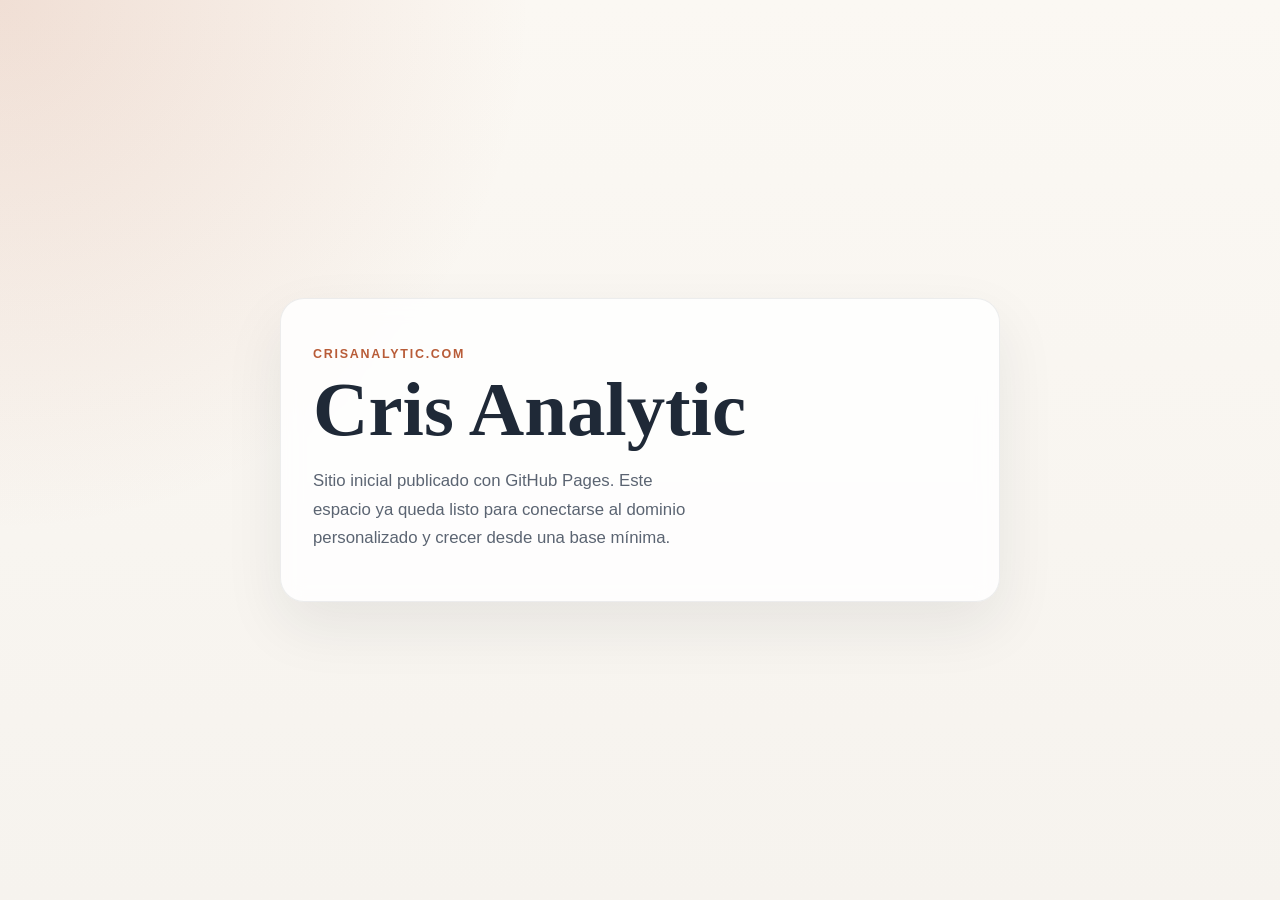
==== index.html @ ccde5c10 "Initial site" ====
<!doctype html>
<html lang="es">
  <head>
    <meta charset="utf-8">
    <meta name="viewport" content="width=device-width, initial-scale=1">
    <title>Cris Analytic</title>
    <meta
      name="description"
      content="Cris Analytic. Sitio web simple publicado con GitHub Pages."
    >
    <style>
      :root {
        color-scheme: light;
        --bg: #f6f3ee;
        --card: rgba(255, 255, 255, 0.82);
        --text: #1f2937;
        --muted: #5b6472;
        --accent: #b85c38;
        --line: rgba(31, 41, 55, 0.08);
      }

      * {
        box-sizing: border-box;
      }

      body {
        margin: 0;
        min-height: 100vh;
        display: grid;
        place-items: center;
        font-family: Georgia, "Times New Roman", serif;
        color: var(--text);
        background:
          radial-gradient(circle at top left, rgba(184, 92, 56, 0.16), transparent 34%),
          linear-gradient(180deg, #fbf8f3 0%, var(--bg) 100%);
        padding: 24px;
      }

      main {
        width: min(720px, 100%);
        background: var(--card);
        border: 1px solid var(--line);
        border-radius: 24px;
        padding: 48px 32px;
        box-shadow: 0 24px 60px rgba(31, 41, 55, 0.08);
        backdrop-filter: blur(10px);
      }

      .eyebrow {
        margin: 0 0 12px;
        text-transform: uppercase;
        letter-spacing: 0.14em;
        font: 600 0.78rem/1.2 Arial, sans-serif;
        color: var(--accent);
      }

      h1 {
        margin: 0;
        font-size: clamp(2.4rem, 8vw, 4.8rem);
        line-height: 0.95;
      }

      p {
        margin: 20px 0 0;
        max-width: 42ch;
        font: 400 1.05rem/1.7 Arial, sans-serif;
        color: var(--muted);
      }

      a {
        color: inherit;
      }
    </style>
  </head>
  <body>
    <main>
      <p class="eyebrow">crisanalytic.com</p>
      <h1>Cris Analytic</h1>
      <p>
        Sitio inicial publicado con GitHub Pages. Este espacio ya queda listo
        para conectarse al dominio personalizado y crecer desde una base mínima.
      </p>
    </main>
  </body>
</html>
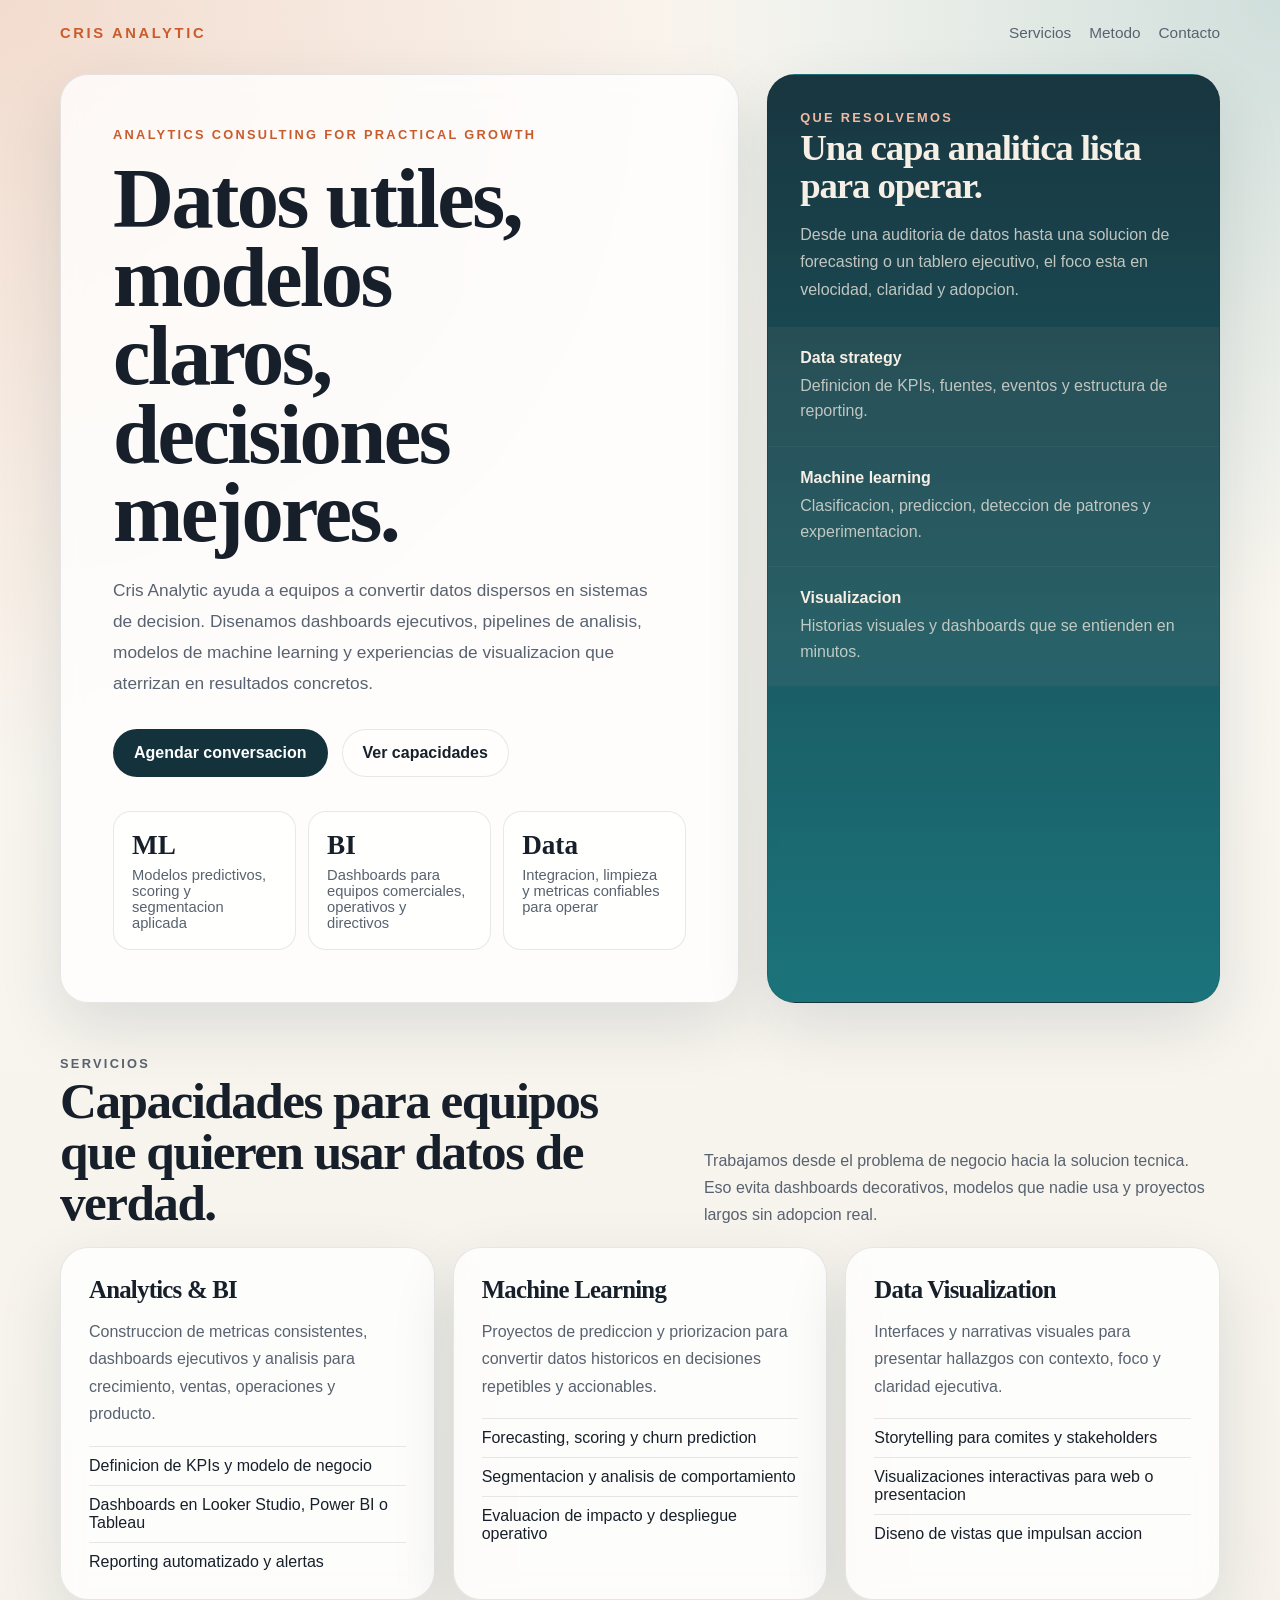
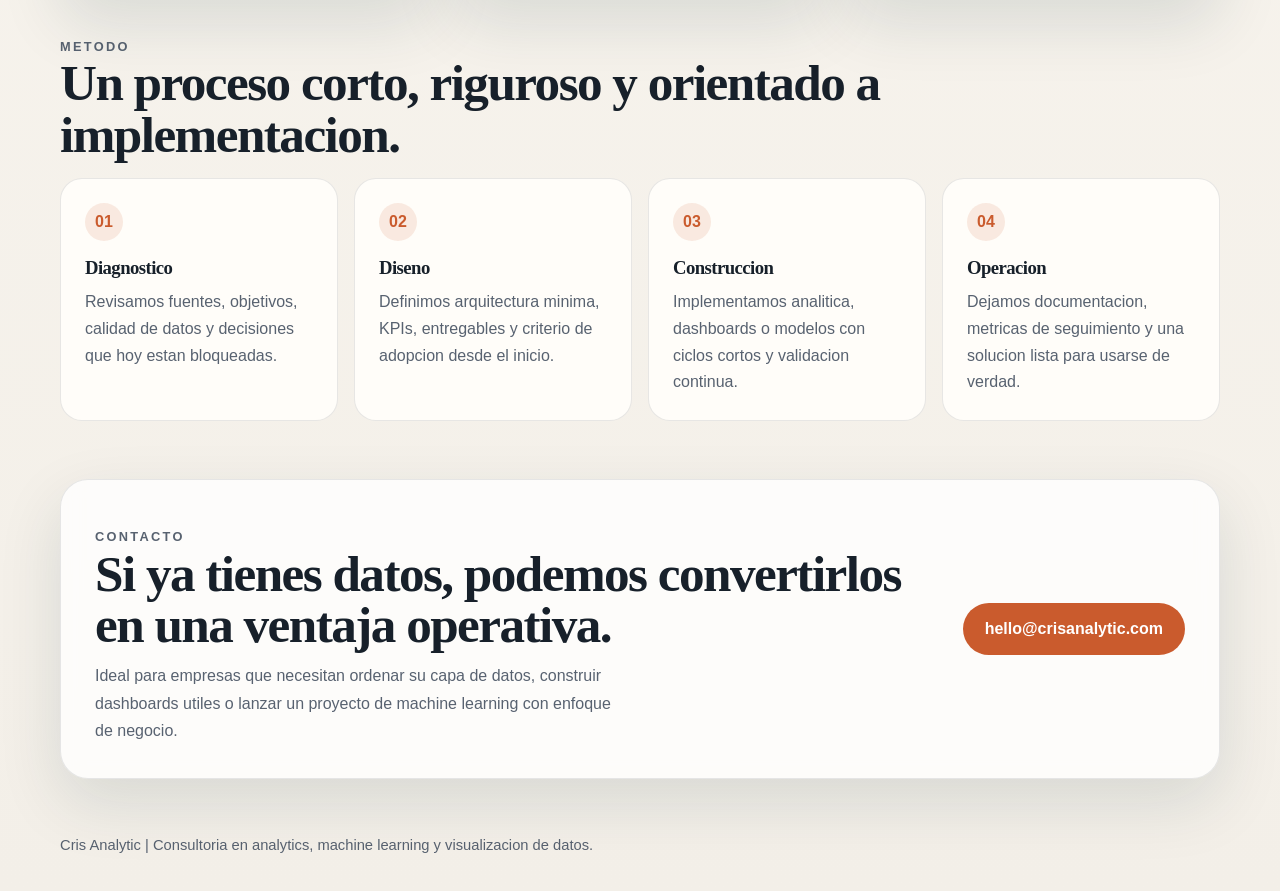
==== commit 2d78fc4d: "Upgrade landing page" ====
--- a/index.html
+++ b/index.html
@@ -3,83 +3,574 @@
   <head>
     <meta charset="utf-8">
     <meta name="viewport" content="width=device-width, initial-scale=1">
-    <title>Cris Analytic</title>
+    <title>Cris Analytic | Analytics, ML y Visualizacion</title>
     <meta
       name="description"
-      content="Cris Analytic. Sitio web simple publicado con GitHub Pages."
+      content="Consultoria de analytics para equipos que necesitan dashboards claros, modelos utiles y decisiones respaldadas por datos."
     >
     <style>
       :root {
         color-scheme: light;
-        --bg: #f6f3ee;
-        --card: rgba(255, 255, 255, 0.82);
-        --text: #1f2937;
-        --muted: #5b6472;
-        --accent: #b85c38;
-        --line: rgba(31, 41, 55, 0.08);
+        --bg: #f3efe8;
+        --bg-strong: #14323c;
+        --surface: rgba(255, 255, 255, 0.78);
+        --surface-strong: #fffdf9;
+        --text: #17202a;
+        --muted: #586270;
+        --line: rgba(23, 32, 42, 0.1);
+        --accent: #ca5b2d;
+        --accent-2: #0f6c74;
+        --shadow: 0 24px 64px rgba(20, 50, 60, 0.12);
       }
 
       * {
         box-sizing: border-box;
       }
 
+      html {
+        scroll-behavior: smooth;
+      }
+
       body {
         margin: 0;
-        min-height: 100vh;
-        display: grid;
-        place-items: center;
-        font-family: Georgia, "Times New Roman", serif;
+        font-family: "Avenir Next", "Segoe UI", sans-serif;
         color: var(--text);
         background:
-          radial-gradient(circle at top left, rgba(184, 92, 56, 0.16), transparent 34%),
-          linear-gradient(180deg, #fbf8f3 0%, var(--bg) 100%);
-        padding: 24px;
-      }
-
-      main {
-        width: min(720px, 100%);
-        background: var(--card);
-        border: 1px solid var(--line);
-        border-radius: 24px;
-        padding: 48px 32px;
-        box-shadow: 0 24px 60px rgba(31, 41, 55, 0.08);
-        backdrop-filter: blur(10px);
-      }
-
-      .eyebrow {
-        margin: 0 0 12px;
-        text-transform: uppercase;
-        letter-spacing: 0.14em;
-        font: 600 0.78rem/1.2 Arial, sans-serif;
-        color: var(--accent);
-      }
-
-      h1 {
-        margin: 0;
-        font-size: clamp(2.4rem, 8vw, 4.8rem);
-        line-height: 0.95;
-      }
-
-      p {
-        margin: 20px 0 0;
-        max-width: 42ch;
-        font: 400 1.05rem/1.7 Arial, sans-serif;
-        color: var(--muted);
+          radial-gradient(circle at top left, rgba(202, 91, 45, 0.18), transparent 28%),
+          radial-gradient(circle at top right, rgba(15, 108, 116, 0.18), transparent 22%),
+          linear-gradient(180deg, #fbf8f2 0%, var(--bg) 100%);
       }
 
       a {
         color: inherit;
+        text-decoration: none;
+      }
+
+      .page {
+        width: min(1160px, calc(100% - 32px));
+        margin: 0 auto;
+      }
+
+      .topbar {
+        display: flex;
+        justify-content: space-between;
+        align-items: center;
+        padding: 24px 0 10px;
+      }
+
+      .brand {
+        font: 700 0.92rem/1 "Avenir Next", "Segoe UI", sans-serif;
+        letter-spacing: 0.18em;
+        text-transform: uppercase;
+        color: var(--accent);
+      }
+
+      .nav {
+        display: flex;
+        gap: 18px;
+        font-size: 0.96rem;
+        color: var(--muted);
+      }
+
+      .hero {
+        display: grid;
+        grid-template-columns: minmax(0, 1.2fr) minmax(280px, 0.8fr);
+        gap: 28px;
+        padding: 22px 0 32px;
+      }
+
+      .hero-copy,
+      .hero-panel,
+      .section-card,
+      .contact-card {
+        border: 1px solid var(--line);
+        border-radius: 28px;
+        background: var(--surface);
+        backdrop-filter: blur(10px);
+        box-shadow: var(--shadow);
+      }
+
+      .hero-copy {
+        padding: 52px;
+      }
+
+      .eyebrow {
+        margin: 0 0 18px;
+        font-size: 0.8rem;
+        font-weight: 700;
+        letter-spacing: 0.18em;
+        text-transform: uppercase;
+        color: var(--accent);
+      }
+
+      h1,
+      h2,
+      h3 {
+        margin: 0;
+        font-family: Georgia, "Times New Roman", serif;
+        letter-spacing: -0.03em;
+      }
+
+      h1 {
+        font-size: clamp(3rem, 6.6vw, 6rem);
+        line-height: 0.93;
+        max-width: 10ch;
+      }
+
+      .lede {
+        margin: 22px 0 0;
+        max-width: 58ch;
+        font-size: 1.08rem;
+        line-height: 1.8;
+        color: var(--muted);
+      }
+
+      .actions {
+        display: flex;
+        gap: 14px;
+        flex-wrap: wrap;
+        margin-top: 30px;
+      }
+
+      .button {
+        display: inline-flex;
+        align-items: center;
+        justify-content: center;
+        min-height: 48px;
+        padding: 0 20px;
+        border-radius: 999px;
+        border: 1px solid transparent;
+        font-weight: 700;
+        transition: transform 180ms ease, border-color 180ms ease, background 180ms ease;
+      }
+
+      .button:hover {
+        transform: translateY(-1px);
+      }
+
+      .button-primary {
+        background: var(--bg-strong);
+        color: #fff;
+      }
+
+      .button-secondary {
+        border-color: var(--line);
+        color: var(--text);
+        background: rgba(255, 255, 255, 0.45);
+      }
+
+      .metrics {
+        display: grid;
+        grid-template-columns: repeat(3, minmax(0, 1fr));
+        gap: 12px;
+        margin-top: 34px;
+      }
+
+      .metric {
+        padding: 18px;
+        border-radius: 18px;
+        background: rgba(255, 255, 255, 0.6);
+        border: 1px solid var(--line);
+      }
+
+      .metric strong {
+        display: block;
+        font-size: 1.7rem;
+        font-family: Georgia, "Times New Roman", serif;
+      }
+
+      .metric span {
+        display: block;
+        margin-top: 6px;
+        font-size: 0.92rem;
+        color: var(--muted);
+      }
+
+      .hero-panel {
+        overflow: hidden;
+        background:
+          linear-gradient(180deg, rgba(20, 50, 60, 0.98) 0%, rgba(15, 108, 116, 0.95) 100%);
+        color: #f6efe5;
+      }
+
+      .panel-top {
+        padding: 32px 32px 24px;
+      }
+
+      .panel-top p {
+        margin: 0;
+        color: rgba(246, 239, 229, 0.76);
+        line-height: 1.7;
+      }
+
+      .panel-grid {
+        display: grid;
+        gap: 1px;
+        background: rgba(255, 255, 255, 0.08);
+      }
+
+      .panel-item {
+        padding: 22px 32px;
+        background: rgba(0, 0, 0, 0.08);
+      }
+
+      .panel-item strong {
+        display: block;
+        font-size: 1rem;
+      }
+
+      .panel-item span {
+        display: block;
+        margin-top: 6px;
+        color: rgba(246, 239, 229, 0.74);
+        line-height: 1.6;
+      }
+
+      section {
+        padding: 18px 0;
+      }
+
+      .section-head {
+        display: flex;
+        justify-content: space-between;
+        gap: 24px;
+        align-items: end;
+        margin-bottom: 18px;
+      }
+
+      .section-head p {
+        max-width: 58ch;
+        margin: 0;
+        line-height: 1.7;
+        color: var(--muted);
+      }
+
+      h2 {
+        font-size: clamp(2rem, 4vw, 3.2rem);
+        line-height: 1;
+      }
+
+      .services {
+        display: grid;
+        grid-template-columns: repeat(3, minmax(0, 1fr));
+        gap: 18px;
+      }
+
+      .section-card {
+        padding: 28px;
+      }
+
+      .section-card h3 {
+        font-size: 1.55rem;
+        margin-bottom: 14px;
+      }
+
+      .section-card p {
+        margin: 0;
+        color: var(--muted);
+        line-height: 1.72;
+      }
+
+      .list {
+        margin: 18px 0 0;
+        padding: 0;
+        list-style: none;
+        display: grid;
+        gap: 10px;
+      }
+
+      .list li {
+        padding-top: 10px;
+        border-top: 1px solid var(--line);
+        color: var(--text);
+      }
+
+      .approach {
+        display: grid;
+        grid-template-columns: repeat(4, minmax(0, 1fr));
+        gap: 16px;
+      }
+
+      .step {
+        padding: 24px;
+        border-radius: 22px;
+        background: var(--surface-strong);
+        border: 1px solid var(--line);
+      }
+
+      .step-index {
+        display: inline-flex;
+        align-items: center;
+        justify-content: center;
+        width: 38px;
+        height: 38px;
+        border-radius: 50%;
+        margin-bottom: 16px;
+        background: rgba(202, 91, 45, 0.12);
+        color: var(--accent);
+        font-weight: 800;
+      }
+
+      .step p {
+        margin: 10px 0 0;
+        color: var(--muted);
+        line-height: 1.68;
+      }
+
+      .contact-card {
+        padding: 34px;
+        margin: 22px 0 40px;
+        display: flex;
+        justify-content: space-between;
+        gap: 20px;
+        align-items: center;
+      }
+
+      .contact-card p {
+        margin: 12px 0 0;
+        color: var(--muted);
+        line-height: 1.7;
+        max-width: 58ch;
+      }
+
+      .mail {
+        display: inline-flex;
+        align-items: center;
+        min-height: 52px;
+        padding: 0 22px;
+        border-radius: 999px;
+        background: var(--accent);
+        color: #fff;
+        font-weight: 700;
+        white-space: nowrap;
+      }
+
+      footer {
+        padding: 0 0 38px;
+        font-size: 0.92rem;
+        color: var(--muted);
+      }
+
+      @media (max-width: 960px) {
+        .hero,
+        .services,
+        .approach,
+        .contact-card {
+          grid-template-columns: 1fr;
+        }
+
+        .topbar,
+        .section-head,
+        .contact-card {
+          align-items: start;
+        }
+
+        .contact-card {
+          display: grid;
+        }
+      }
+
+      @media (max-width: 640px) {
+        .page {
+          width: min(100% - 20px, 1160px);
+        }
+
+        .hero-copy,
+        .section-card,
+        .contact-card,
+        .panel-top,
+        .panel-item {
+          padding-left: 22px;
+          padding-right: 22px;
+        }
+
+        .hero-copy {
+          padding-top: 34px;
+          padding-bottom: 34px;
+        }
+
+        .nav {
+          display: none;
+        }
+
+        .metrics {
+          grid-template-columns: 1fr;
+        }
       }
     </style>
   </head>
   <body>
-    <main>
-      <p class="eyebrow">crisanalytic.com</p>
-      <h1>Cris Analytic</h1>
-      <p>
-        Sitio inicial publicado con GitHub Pages. Este espacio ya queda listo
-        para conectarse al dominio personalizado y crecer desde una base mínima.
-      </p>
-    </main>
+    <div class="page">
+      <header class="topbar">
+        <a class="brand" href="#top">Cris Analytic</a>
+        <nav class="nav">
+          <a href="#services">Servicios</a>
+          <a href="#approach">Metodo</a>
+          <a href="#contact">Contacto</a>
+        </nav>
+      </header>
+
+      <main id="top">
+        <section class="hero">
+          <div class="hero-copy">
+            <p class="eyebrow">Analytics consulting for practical growth</p>
+            <h1>Datos utiles, modelos claros, decisiones mejores.</h1>
+            <p class="lede">
+              Cris Analytic ayuda a equipos a convertir datos dispersos en sistemas
+              de decision. Disenamos dashboards ejecutivos, pipelines de analisis,
+              modelos de machine learning y experiencias de visualizacion que
+              aterrizan en resultados concretos.
+            </p>
+            <div class="actions">
+              <a class="button button-primary" href="mailto:hello@crisanalytic.com">Agendar conversacion</a>
+              <a class="button button-secondary" href="#services">Ver capacidades</a>
+            </div>
+            <div class="metrics">
+              <div class="metric">
+                <strong>ML</strong>
+                <span>Modelos predictivos, scoring y segmentacion aplicada</span>
+              </div>
+              <div class="metric">
+                <strong>BI</strong>
+                <span>Dashboards para equipos comerciales, operativos y directivos</span>
+              </div>
+              <div class="metric">
+                <strong>Data</strong>
+                <span>Integracion, limpieza y metricas confiables para operar</span>
+              </div>
+            </div>
+          </div>
+
+          <aside class="hero-panel" aria-label="Capacidades principales">
+            <div class="panel-top">
+              <p class="eyebrow" style="color: #f2b9a3;">Que resolvemos</p>
+              <h2 style="font-size: 2.3rem; line-height: 1.04;">Una capa analitica lista para operar.</h2>
+              <p style="margin-top: 16px;">
+                Desde una auditoria de datos hasta una solucion de forecasting o un
+                tablero ejecutivo, el foco esta en velocidad, claridad y adopcion.
+              </p>
+            </div>
+            <div class="panel-grid">
+              <div class="panel-item">
+                <strong>Data strategy</strong>
+                <span>Definicion de KPIs, fuentes, eventos y estructura de reporting.</span>
+              </div>
+              <div class="panel-item">
+                <strong>Machine learning</strong>
+                <span>Clasificacion, prediccion, deteccion de patrones y experimentacion.</span>
+              </div>
+              <div class="panel-item">
+                <strong>Visualizacion</strong>
+                <span>Historias visuales y dashboards que se entienden en minutos.</span>
+              </div>
+            </div>
+          </aside>
+        </section>
+
+        <section id="services">
+          <div class="section-head">
+            <div>
+              <p class="eyebrow">Servicios</p>
+              <h2>Capacidades para equipos que quieren usar datos de verdad.</h2>
+            </div>
+            <p>
+              Trabajamos desde el problema de negocio hacia la solucion tecnica.
+              Eso evita dashboards decorativos, modelos que nadie usa y proyectos
+              largos sin adopcion real.
+            </p>
+          </div>
+          <div class="services">
+            <article class="section-card">
+              <h3>Analytics & BI</h3>
+              <p>
+                Construccion de metricas consistentes, dashboards ejecutivos y
+                analisis para crecimiento, ventas, operaciones y producto.
+              </p>
+              <ul class="list">
+                <li>Definicion de KPIs y modelo de negocio</li>
+                <li>Dashboards en Looker Studio, Power BI o Tableau</li>
+                <li>Reporting automatizado y alertas</li>
+              </ul>
+            </article>
+
+            <article class="section-card">
+              <h3>Machine Learning</h3>
+              <p>
+                Proyectos de prediccion y priorizacion para convertir datos
+                historicos en decisiones repetibles y accionables.
+              </p>
+              <ul class="list">
+                <li>Forecasting, scoring y churn prediction</li>
+                <li>Segmentacion y analisis de comportamiento</li>
+                <li>Evaluacion de impacto y despliegue operativo</li>
+              </ul>
+            </article>
+
+            <article class="section-card">
+              <h3>Data Visualization</h3>
+              <p>
+                Interfaces y narrativas visuales para presentar hallazgos con
+                contexto, foco y claridad ejecutiva.
+              </p>
+              <ul class="list">
+                <li>Storytelling para comites y stakeholders</li>
+                <li>Visualizaciones interactivas para web o presentacion</li>
+                <li>Diseno de vistas que impulsan accion</li>
+              </ul>
+            </article>
+          </div>
+        </section>
+
+        <section id="approach">
+          <div class="section-head">
+            <div>
+              <p class="eyebrow">Metodo</p>
+              <h2>Un proceso corto, riguroso y orientado a implementacion.</h2>
+            </div>
+          </div>
+          <div class="approach">
+            <article class="step">
+              <div class="step-index">01</div>
+              <h3>Diagnostico</h3>
+              <p>Revisamos fuentes, objetivos, calidad de datos y decisiones que hoy estan bloqueadas.</p>
+            </article>
+            <article class="step">
+              <div class="step-index">02</div>
+              <h3>Diseno</h3>
+              <p>Definimos arquitectura minima, KPIs, entregables y criterio de adopcion desde el inicio.</p>
+            </article>
+            <article class="step">
+              <div class="step-index">03</div>
+              <h3>Construccion</h3>
+              <p>Implementamos analitica, dashboards o modelos con ciclos cortos y validacion continua.</p>
+            </article>
+            <article class="step">
+              <div class="step-index">04</div>
+              <h3>Operacion</h3>
+              <p>Dejamos documentacion, metricas de seguimiento y una solucion lista para usarse de verdad.</p>
+            </article>
+          </div>
+        </section>
+
+        <section id="contact">
+          <div class="contact-card">
+            <div>
+              <p class="eyebrow">Contacto</p>
+              <h2>Si ya tienes datos, podemos convertirlos en una ventaja operativa.</h2>
+              <p>
+                Ideal para empresas que necesitan ordenar su capa de datos,
+                construir dashboards utiles o lanzar un proyecto de machine
+                learning con enfoque de negocio.
+              </p>
+            </div>
+            <a class="mail" href="mailto:hello@crisanalytic.com">hello@crisanalytic.com</a>
+          </div>
+        </section>
+      </main>
+
+      <footer>
+        Cris Analytic | Consultoria en analytics, machine learning y visualizacion de datos.
+      </footer>
+    </div>
   </body>
 </html>
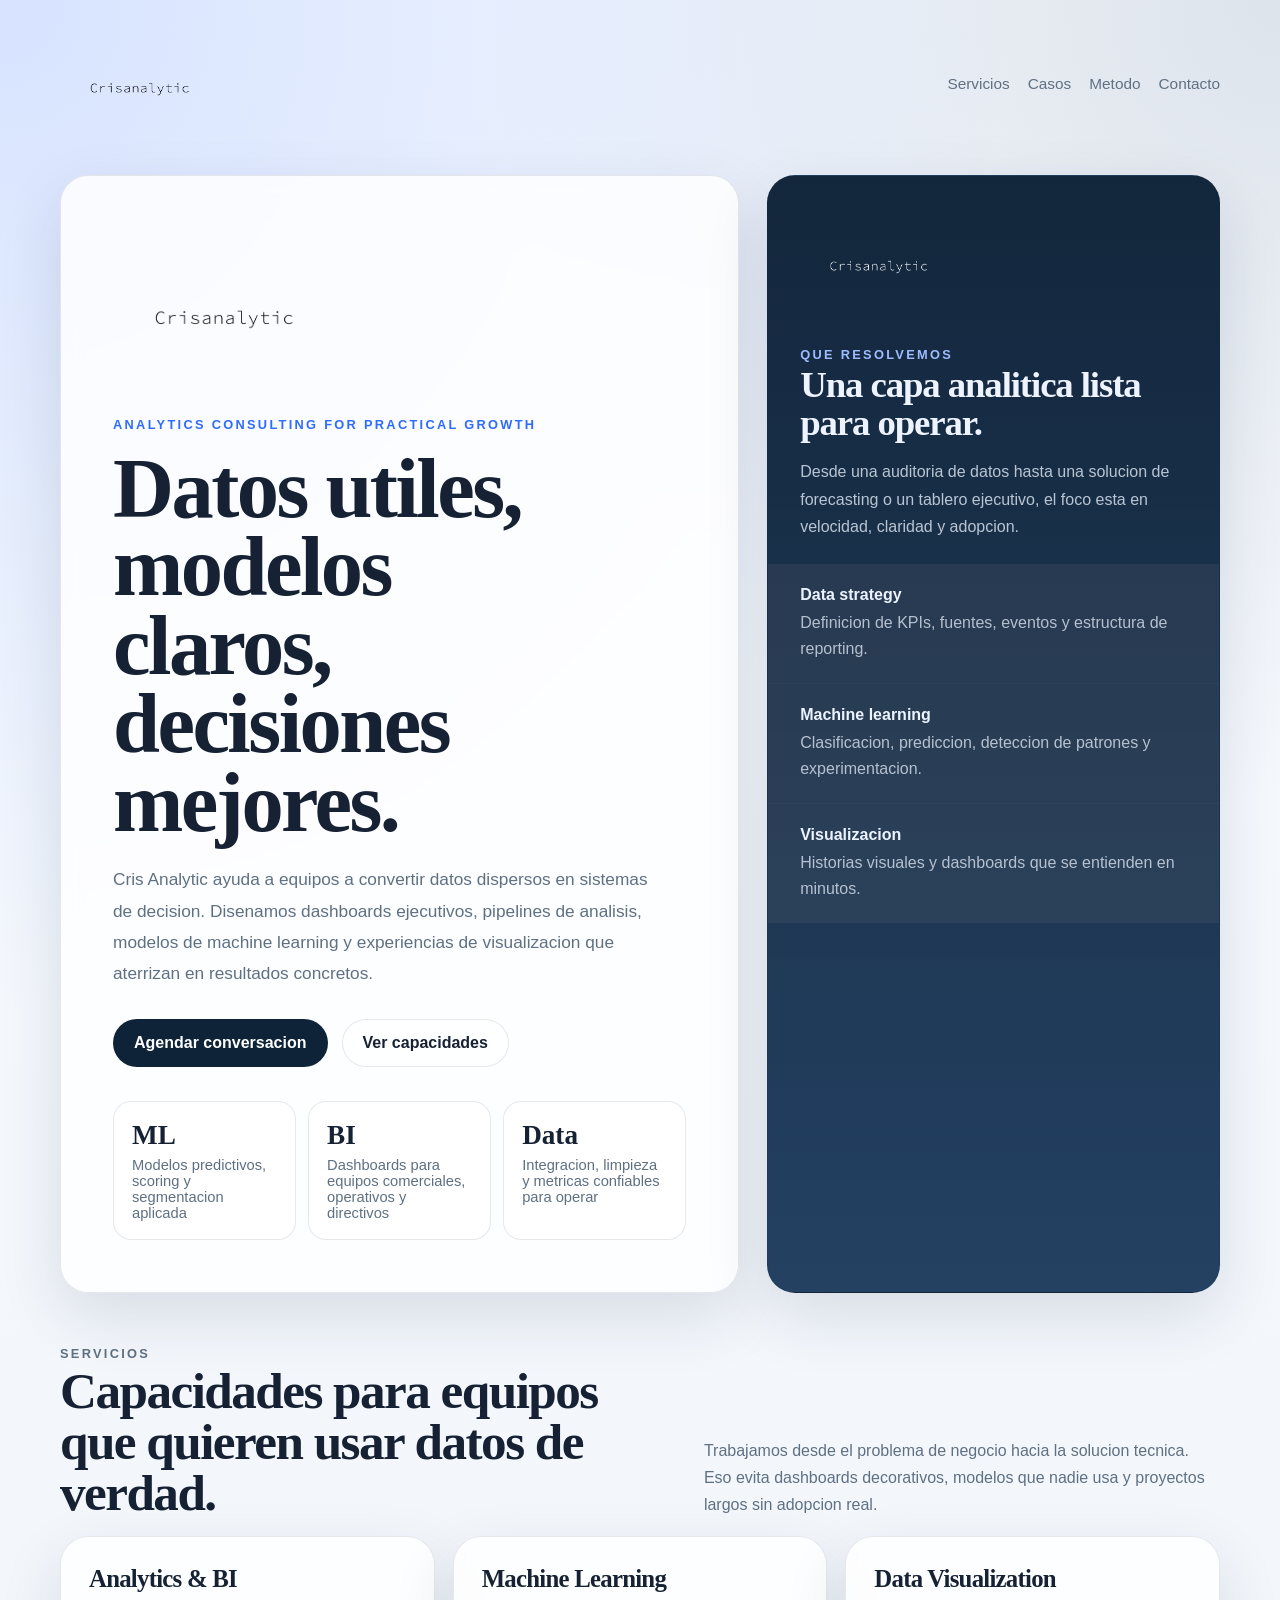
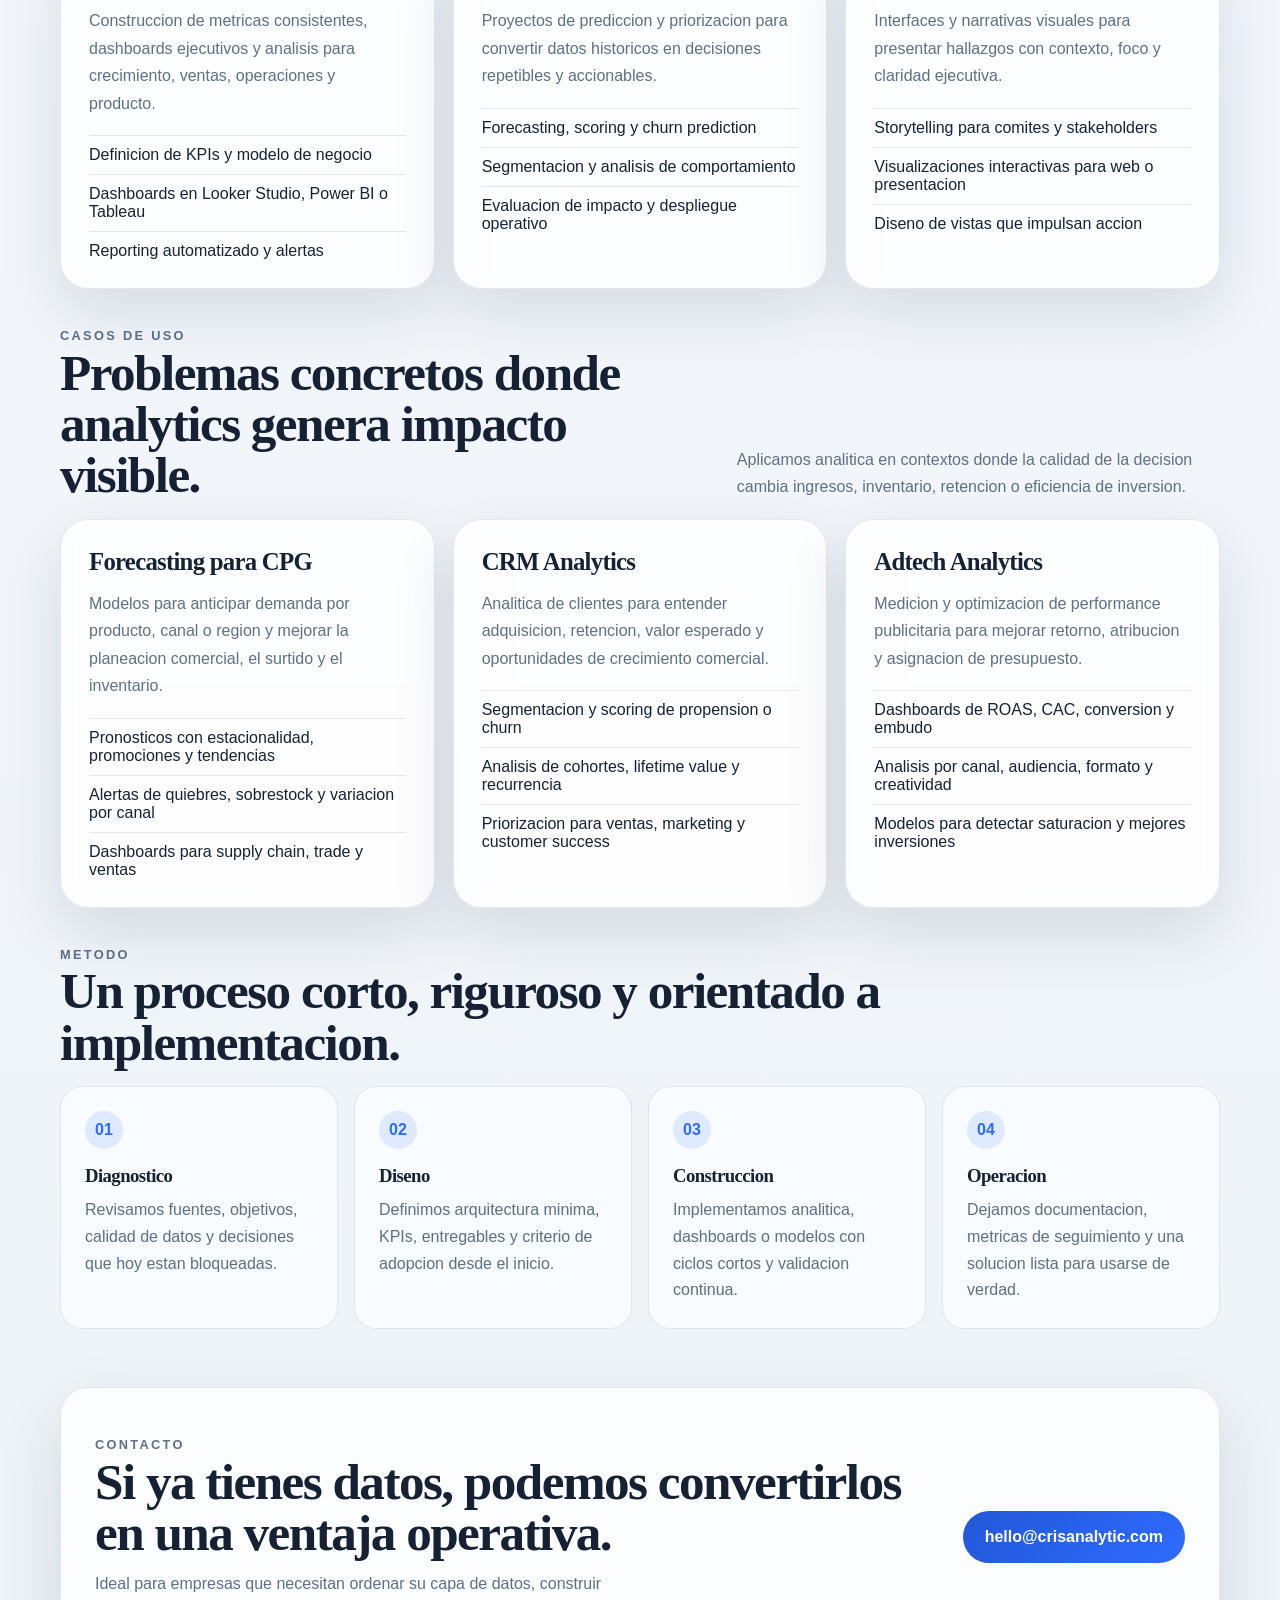
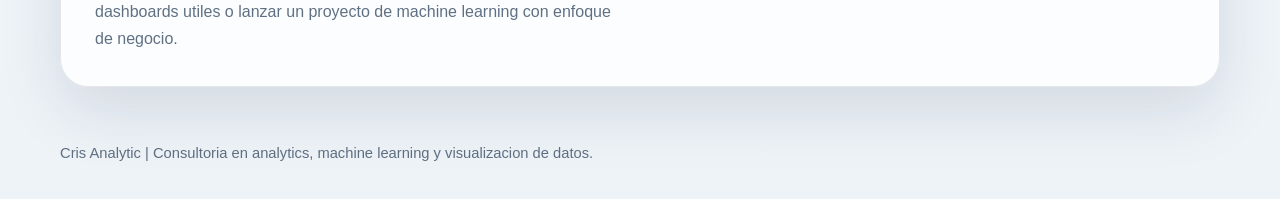
==== commit 6e10689e: "Apply brand assets and blue-gray palette" ====
--- a/index.html
+++ b/index.html
@@ -11,16 +11,16 @@
     <style>
       :root {
         color-scheme: light;
-        --bg: #f3efe8;
-        --bg-strong: #14323c;
-        --surface: rgba(255, 255, 255, 0.78);
-        --surface-strong: #fffdf9;
-        --text: #17202a;
-        --muted: #586270;
-        --line: rgba(23, 32, 42, 0.1);
-        --accent: #ca5b2d;
-        --accent-2: #0f6c74;
-        --shadow: 0 24px 64px rgba(20, 50, 60, 0.12);
+        --bg: #eef3f8;
+        --bg-strong: #0e2238;
+        --surface: rgba(255, 255, 255, 0.82);
+        --surface-strong: #f8fbff;
+        --text: #162234;
+        --muted: #5f7083;
+        --line: rgba(22, 34, 52, 0.1);
+        --accent: #2e6bff;
+        --accent-2: #8ba3bd;
+        --shadow: 0 24px 64px rgba(14, 34, 56, 0.12);
       }
 
       * {
@@ -36,9 +36,9 @@
         font-family: "Avenir Next", "Segoe UI", sans-serif;
         color: var(--text);
         background:
-          radial-gradient(circle at top left, rgba(202, 91, 45, 0.18), transparent 28%),
-          radial-gradient(circle at top right, rgba(15, 108, 116, 0.18), transparent 22%),
-          linear-gradient(180deg, #fbf8f2 0%, var(--bg) 100%);
+          radial-gradient(circle at top left, rgba(46, 107, 255, 0.16), transparent 28%),
+          radial-gradient(circle at top right, rgba(69, 93, 120, 0.14), transparent 22%),
+          linear-gradient(180deg, #f7faff 0%, var(--bg) 100%);
       }
 
       a {
@@ -59,10 +59,14 @@
       }
 
       .brand {
-        font: 700 0.92rem/1 "Avenir Next", "Segoe UI", sans-serif;
-        letter-spacing: 0.18em;
-        text-transform: uppercase;
-        color: var(--accent);
+        display: inline-flex;
+        align-items: center;
+      }
+
+      .brand img {
+        display: block;
+        width: 172px;
+        height: auto;
       }
 
       .nav {
@@ -92,6 +96,18 @@
 
       .hero-copy {
         padding: 52px;
+      }
+
+      .hero-brand {
+        display: inline-flex;
+        align-items: center;
+        margin-bottom: 22px;
+      }
+
+      .hero-brand img {
+        display: block;
+        width: min(240px, 58vw);
+        height: auto;
       }
 
       .eyebrow {
@@ -189,17 +205,24 @@
       .hero-panel {
         overflow: hidden;
         background:
-          linear-gradient(180deg, rgba(20, 50, 60, 0.98) 0%, rgba(15, 108, 116, 0.95) 100%);
-        color: #f6efe5;
+          linear-gradient(180deg, rgba(14, 34, 56, 0.98) 0%, rgba(27, 57, 92, 0.96) 100%);
+        color: #edf4ff;
       }
 
       .panel-top {
         padding: 32px 32px 24px;
       }
 
+      .panel-logo {
+        display: block;
+        width: 170px;
+        height: auto;
+        margin-bottom: 18px;
+      }
+
       .panel-top p {
         margin: 0;
-        color: rgba(246, 239, 229, 0.76);
+        color: rgba(237, 244, 255, 0.76);
         line-height: 1.7;
       }
 
@@ -222,7 +245,7 @@
       .panel-item span {
         display: block;
         margin-top: 6px;
-        color: rgba(246, 239, 229, 0.74);
+        color: rgba(237, 244, 255, 0.72);
         line-height: 1.6;
       }
 
@@ -251,6 +274,12 @@
       }
 
       .services {
+        display: grid;
+        grid-template-columns: repeat(3, minmax(0, 1fr));
+        gap: 18px;
+      }
+
+      .use-cases {
         display: grid;
         grid-template-columns: repeat(3, minmax(0, 1fr));
         gap: 18px;
@@ -306,7 +335,7 @@
         height: 38px;
         border-radius: 50%;
         margin-bottom: 16px;
-        background: rgba(202, 91, 45, 0.12);
+        background: rgba(46, 107, 255, 0.12);
         color: var(--accent);
         font-weight: 800;
       }
@@ -339,7 +368,7 @@
         min-height: 52px;
         padding: 0 22px;
         border-radius: 999px;
-        background: var(--accent);
+        background: linear-gradient(135deg, #2258d8 0%, #2e6bff 100%);
         color: #fff;
         font-weight: 700;
         white-space: nowrap;
@@ -354,6 +383,7 @@
       @media (max-width: 960px) {
         .hero,
         .services,
+        .use-cases,
         .approach,
         .contact-card {
           grid-template-columns: 1fr;
@@ -402,9 +432,12 @@
   <body>
     <div class="page">
       <header class="topbar">
-        <a class="brand" href="#top">Cris Analytic</a>
+        <a class="brand" href="#top" aria-label="Cris Analytic">
+          <img src="assets/logotipo-negro.png" alt="Cris Analytic">
+        </a>
         <nav class="nav">
           <a href="#services">Servicios</a>
+          <a href="#use-cases">Casos</a>
           <a href="#approach">Metodo</a>
           <a href="#contact">Contacto</a>
         </nav>
@@ -413,6 +446,9 @@
       <main id="top">
         <section class="hero">
           <div class="hero-copy">
+            <a class="hero-brand" href="#top" aria-label="Cris Analytic">
+              <img src="assets/logotipo-negro.png" alt="Cris Analytic">
+            </a>
             <p class="eyebrow">Analytics consulting for practical growth</p>
             <h1>Datos utiles, modelos claros, decisiones mejores.</h1>
             <p class="lede">
@@ -443,7 +479,8 @@
 
           <aside class="hero-panel" aria-label="Capacidades principales">
             <div class="panel-top">
-              <p class="eyebrow" style="color: #f2b9a3;">Que resolvemos</p>
+              <img class="panel-logo" src="assets/logotipo-blanco.png" alt="Cris Analytic">
+              <p class="eyebrow" style="color: #9ebcff;">Que resolvemos</p>
               <h2 style="font-size: 2.3rem; line-height: 1.04;">Una capa analitica lista para operar.</h2>
               <p style="margin-top: 16px;">
                 Desde una auditoria de datos hasta una solucion de forecasting o un
@@ -521,6 +558,59 @@
           </div>
         </section>
 
+        <section id="use-cases">
+          <div class="section-head">
+            <div>
+              <p class="eyebrow">Casos de uso</p>
+              <h2>Problemas concretos donde analytics genera impacto visible.</h2>
+            </div>
+            <p>
+              Aplicamos analitica en contextos donde la calidad de la decision
+              cambia ingresos, inventario, retencion o eficiencia de inversion.
+            </p>
+          </div>
+          <div class="use-cases">
+            <article class="section-card">
+              <h3>Forecasting para CPG</h3>
+              <p>
+                Modelos para anticipar demanda por producto, canal o region y
+                mejorar la planeacion comercial, el surtido y el inventario.
+              </p>
+              <ul class="list">
+                <li>Pronosticos con estacionalidad, promociones y tendencias</li>
+                <li>Alertas de quiebres, sobrestock y variacion por canal</li>
+                <li>Dashboards para supply chain, trade y ventas</li>
+              </ul>
+            </article>
+
+            <article class="section-card">
+              <h3>CRM Analytics</h3>
+              <p>
+                Analitica de clientes para entender adquisicion, retencion,
+                valor esperado y oportunidades de crecimiento comercial.
+              </p>
+              <ul class="list">
+                <li>Segmentacion y scoring de propension o churn</li>
+                <li>Analisis de cohortes, lifetime value y recurrencia</li>
+                <li>Priorizacion para ventas, marketing y customer success</li>
+              </ul>
+            </article>
+
+            <article class="section-card">
+              <h3>Adtech Analytics</h3>
+              <p>
+                Medicion y optimizacion de performance publicitaria para mejorar
+                retorno, atribucion y asignacion de presupuesto.
+              </p>
+              <ul class="list">
+                <li>Dashboards de ROAS, CAC, conversion y embudo</li>
+                <li>Analisis por canal, audiencia, formato y creatividad</li>
+                <li>Modelos para detectar saturacion y mejores inversiones</li>
+              </ul>
+            </article>
+          </div>
+        </section>
+
         <section id="approach">
           <div class="section-head">
             <div>
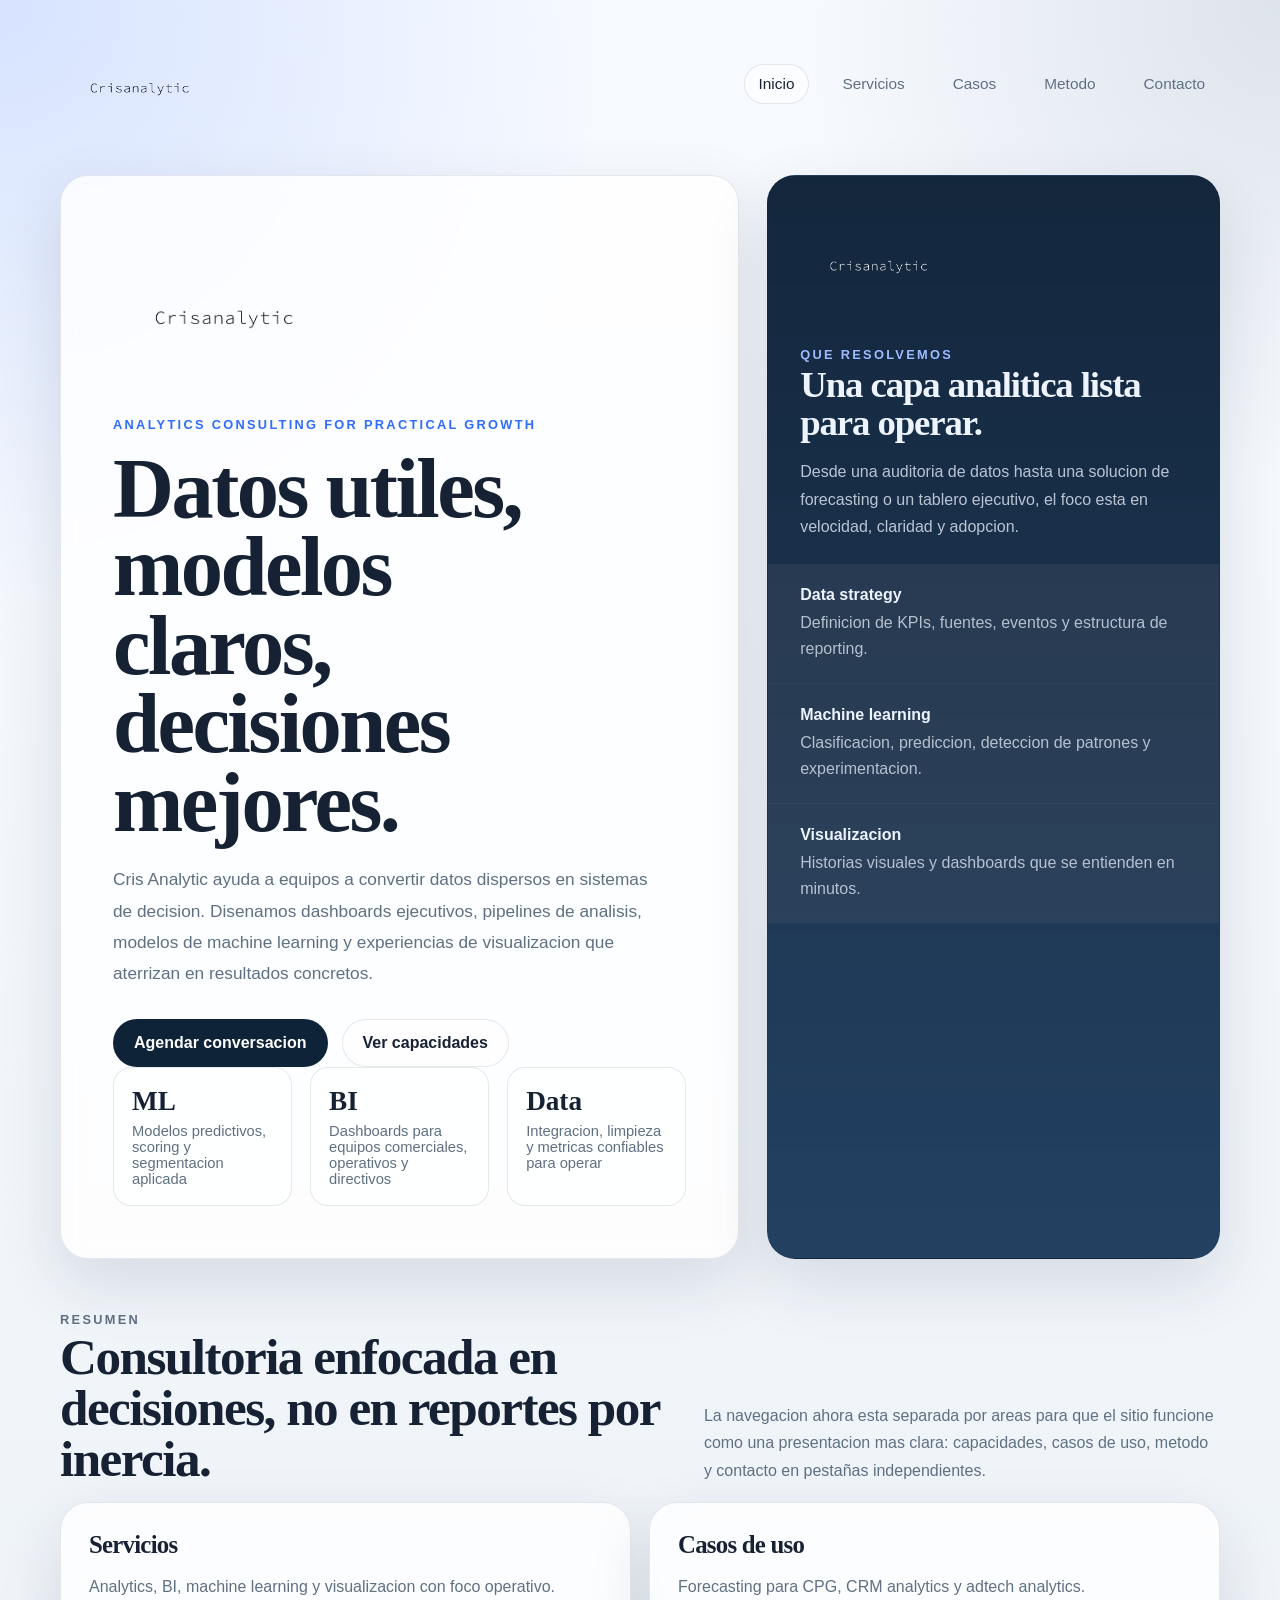
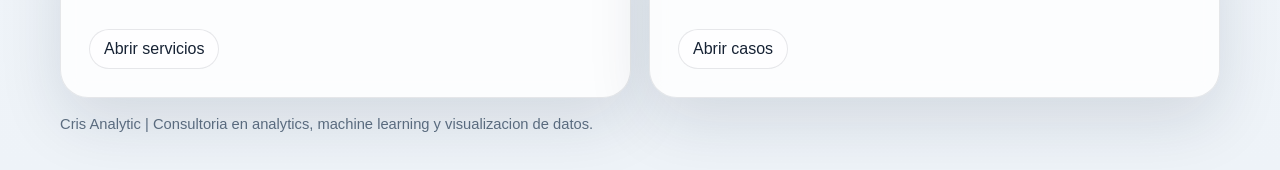
==== commit 9edd8080: "Convert site to multi-page navigation" ====
--- a/index.html
+++ b/index.html
@@ -8,445 +8,27 @@
       name="description"
       content="Consultoria de analytics para equipos que necesitan dashboards claros, modelos utiles y decisiones respaldadas por datos."
     >
-    <style>
-      :root {
-        color-scheme: light;
-        --bg: #eef3f8;
-        --bg-strong: #0e2238;
-        --surface: rgba(255, 255, 255, 0.82);
-        --surface-strong: #f8fbff;
-        --text: #162234;
-        --muted: #5f7083;
-        --line: rgba(22, 34, 52, 0.1);
-        --accent: #2e6bff;
-        --accent-2: #8ba3bd;
-        --shadow: 0 24px 64px rgba(14, 34, 56, 0.12);
-      }
-
-      * {
-        box-sizing: border-box;
-      }
-
-      html {
-        scroll-behavior: smooth;
-      }
-
-      body {
-        margin: 0;
-        font-family: "Avenir Next", "Segoe UI", sans-serif;
-        color: var(--text);
-        background:
-          radial-gradient(circle at top left, rgba(46, 107, 255, 0.16), transparent 28%),
-          radial-gradient(circle at top right, rgba(69, 93, 120, 0.14), transparent 22%),
-          linear-gradient(180deg, #f7faff 0%, var(--bg) 100%);
-      }
-
-      a {
-        color: inherit;
-        text-decoration: none;
-      }
-
-      .page {
-        width: min(1160px, calc(100% - 32px));
-        margin: 0 auto;
-      }
-
-      .topbar {
-        display: flex;
-        justify-content: space-between;
-        align-items: center;
-        padding: 24px 0 10px;
-      }
-
-      .brand {
-        display: inline-flex;
-        align-items: center;
-      }
-
-      .brand img {
-        display: block;
-        width: 172px;
-        height: auto;
-      }
-
-      .nav {
-        display: flex;
-        gap: 18px;
-        font-size: 0.96rem;
-        color: var(--muted);
-      }
-
-      .hero {
-        display: grid;
-        grid-template-columns: minmax(0, 1.2fr) minmax(280px, 0.8fr);
-        gap: 28px;
-        padding: 22px 0 32px;
-      }
-
-      .hero-copy,
-      .hero-panel,
-      .section-card,
-      .contact-card {
-        border: 1px solid var(--line);
-        border-radius: 28px;
-        background: var(--surface);
-        backdrop-filter: blur(10px);
-        box-shadow: var(--shadow);
-      }
-
-      .hero-copy {
-        padding: 52px;
-      }
-
-      .hero-brand {
-        display: inline-flex;
-        align-items: center;
-        margin-bottom: 22px;
-      }
-
-      .hero-brand img {
-        display: block;
-        width: min(240px, 58vw);
-        height: auto;
-      }
-
-      .eyebrow {
-        margin: 0 0 18px;
-        font-size: 0.8rem;
-        font-weight: 700;
-        letter-spacing: 0.18em;
-        text-transform: uppercase;
-        color: var(--accent);
-      }
-
-      h1,
-      h2,
-      h3 {
-        margin: 0;
-        font-family: Georgia, "Times New Roman", serif;
-        letter-spacing: -0.03em;
-      }
-
-      h1 {
-        font-size: clamp(3rem, 6.6vw, 6rem);
-        line-height: 0.93;
-        max-width: 10ch;
-      }
-
-      .lede {
-        margin: 22px 0 0;
-        max-width: 58ch;
-        font-size: 1.08rem;
-        line-height: 1.8;
-        color: var(--muted);
-      }
-
-      .actions {
-        display: flex;
-        gap: 14px;
-        flex-wrap: wrap;
-        margin-top: 30px;
-      }
-
-      .button {
-        display: inline-flex;
-        align-items: center;
-        justify-content: center;
-        min-height: 48px;
-        padding: 0 20px;
-        border-radius: 999px;
-        border: 1px solid transparent;
-        font-weight: 700;
-        transition: transform 180ms ease, border-color 180ms ease, background 180ms ease;
-      }
-
-      .button:hover {
-        transform: translateY(-1px);
-      }
-
-      .button-primary {
-        background: var(--bg-strong);
-        color: #fff;
-      }
-
-      .button-secondary {
-        border-color: var(--line);
-        color: var(--text);
-        background: rgba(255, 255, 255, 0.45);
-      }
-
-      .metrics {
-        display: grid;
-        grid-template-columns: repeat(3, minmax(0, 1fr));
-        gap: 12px;
-        margin-top: 34px;
-      }
-
-      .metric {
-        padding: 18px;
-        border-radius: 18px;
-        background: rgba(255, 255, 255, 0.6);
-        border: 1px solid var(--line);
-      }
-
-      .metric strong {
-        display: block;
-        font-size: 1.7rem;
-        font-family: Georgia, "Times New Roman", serif;
-      }
-
-      .metric span {
-        display: block;
-        margin-top: 6px;
-        font-size: 0.92rem;
-        color: var(--muted);
-      }
-
-      .hero-panel {
-        overflow: hidden;
-        background:
-          linear-gradient(180deg, rgba(14, 34, 56, 0.98) 0%, rgba(27, 57, 92, 0.96) 100%);
-        color: #edf4ff;
-      }
-
-      .panel-top {
-        padding: 32px 32px 24px;
-      }
-
-      .panel-logo {
-        display: block;
-        width: 170px;
-        height: auto;
-        margin-bottom: 18px;
-      }
-
-      .panel-top p {
-        margin: 0;
-        color: rgba(237, 244, 255, 0.76);
-        line-height: 1.7;
-      }
-
-      .panel-grid {
-        display: grid;
-        gap: 1px;
-        background: rgba(255, 255, 255, 0.08);
-      }
-
-      .panel-item {
-        padding: 22px 32px;
-        background: rgba(0, 0, 0, 0.08);
-      }
-
-      .panel-item strong {
-        display: block;
-        font-size: 1rem;
-      }
-
-      .panel-item span {
-        display: block;
-        margin-top: 6px;
-        color: rgba(237, 244, 255, 0.72);
-        line-height: 1.6;
-      }
-
-      section {
-        padding: 18px 0;
-      }
-
-      .section-head {
-        display: flex;
-        justify-content: space-between;
-        gap: 24px;
-        align-items: end;
-        margin-bottom: 18px;
-      }
-
-      .section-head p {
-        max-width: 58ch;
-        margin: 0;
-        line-height: 1.7;
-        color: var(--muted);
-      }
-
-      h2 {
-        font-size: clamp(2rem, 4vw, 3.2rem);
-        line-height: 1;
-      }
-
-      .services {
-        display: grid;
-        grid-template-columns: repeat(3, minmax(0, 1fr));
-        gap: 18px;
-      }
-
-      .use-cases {
-        display: grid;
-        grid-template-columns: repeat(3, minmax(0, 1fr));
-        gap: 18px;
-      }
-
-      .section-card {
-        padding: 28px;
-      }
-
-      .section-card h3 {
-        font-size: 1.55rem;
-        margin-bottom: 14px;
-      }
-
-      .section-card p {
-        margin: 0;
-        color: var(--muted);
-        line-height: 1.72;
-      }
-
-      .list {
-        margin: 18px 0 0;
-        padding: 0;
-        list-style: none;
-        display: grid;
-        gap: 10px;
-      }
-
-      .list li {
-        padding-top: 10px;
-        border-top: 1px solid var(--line);
-        color: var(--text);
-      }
-
-      .approach {
-        display: grid;
-        grid-template-columns: repeat(4, minmax(0, 1fr));
-        gap: 16px;
-      }
-
-      .step {
-        padding: 24px;
-        border-radius: 22px;
-        background: var(--surface-strong);
-        border: 1px solid var(--line);
-      }
-
-      .step-index {
-        display: inline-flex;
-        align-items: center;
-        justify-content: center;
-        width: 38px;
-        height: 38px;
-        border-radius: 50%;
-        margin-bottom: 16px;
-        background: rgba(46, 107, 255, 0.12);
-        color: var(--accent);
-        font-weight: 800;
-      }
-
-      .step p {
-        margin: 10px 0 0;
-        color: var(--muted);
-        line-height: 1.68;
-      }
-
-      .contact-card {
-        padding: 34px;
-        margin: 22px 0 40px;
-        display: flex;
-        justify-content: space-between;
-        gap: 20px;
-        align-items: center;
-      }
-
-      .contact-card p {
-        margin: 12px 0 0;
-        color: var(--muted);
-        line-height: 1.7;
-        max-width: 58ch;
-      }
-
-      .mail {
-        display: inline-flex;
-        align-items: center;
-        min-height: 52px;
-        padding: 0 22px;
-        border-radius: 999px;
-        background: linear-gradient(135deg, #2258d8 0%, #2e6bff 100%);
-        color: #fff;
-        font-weight: 700;
-        white-space: nowrap;
-      }
-
-      footer {
-        padding: 0 0 38px;
-        font-size: 0.92rem;
-        color: var(--muted);
-      }
-
-      @media (max-width: 960px) {
-        .hero,
-        .services,
-        .use-cases,
-        .approach,
-        .contact-card {
-          grid-template-columns: 1fr;
-        }
-
-        .topbar,
-        .section-head,
-        .contact-card {
-          align-items: start;
-        }
-
-        .contact-card {
-          display: grid;
-        }
-      }
-
-      @media (max-width: 640px) {
-        .page {
-          width: min(100% - 20px, 1160px);
-        }
-
-        .hero-copy,
-        .section-card,
-        .contact-card,
-        .panel-top,
-        .panel-item {
-          padding-left: 22px;
-          padding-right: 22px;
-        }
-
-        .hero-copy {
-          padding-top: 34px;
-          padding-bottom: 34px;
-        }
-
-        .nav {
-          display: none;
-        }
-
-        .metrics {
-          grid-template-columns: 1fr;
-        }
-      }
-    </style>
+    <link rel="stylesheet" href="styles.css">
   </head>
   <body>
     <div class="page">
       <header class="topbar">
-        <a class="brand" href="#top" aria-label="Cris Analytic">
+        <a class="brand" href="index.html" aria-label="Cris Analytic">
           <img src="assets/logotipo-negro.png" alt="Cris Analytic">
         </a>
         <nav class="nav">
-          <a href="#services">Servicios</a>
-          <a href="#use-cases">Casos</a>
-          <a href="#approach">Metodo</a>
-          <a href="#contact">Contacto</a>
+          <a class="is-active" href="index.html">Inicio</a>
+          <a href="services.html">Servicios</a>
+          <a href="cases.html">Casos</a>
+          <a href="method.html">Metodo</a>
+          <a href="contact.html">Contacto</a>
         </nav>
       </header>
 
-      <main id="top">
+      <main>
         <section class="hero">
           <div class="hero-copy">
-            <a class="hero-brand" href="#top" aria-label="Cris Analytic">
+            <a class="hero-brand" href="index.html" aria-label="Cris Analytic">
               <img src="assets/logotipo-negro.png" alt="Cris Analytic">
             </a>
             <p class="eyebrow">Analytics consulting for practical growth</p>
@@ -458,8 +40,8 @@
               aterrizan en resultados concretos.
             </p>
             <div class="actions">
-              <a class="button button-primary" href="mailto:hello@crisanalytic.com">Agendar conversacion</a>
-              <a class="button button-secondary" href="#services">Ver capacidades</a>
+              <a class="button button-primary" href="contact.html">Agendar conversacion</a>
+              <a class="button button-secondary" href="services.html">Ver capacidades</a>
             </div>
             <div class="metrics">
               <div class="metric">
@@ -504,156 +86,33 @@
           </aside>
         </section>
 
-        <section id="services">
+        <section>
           <div class="section-head">
             <div>
-              <p class="eyebrow">Servicios</p>
-              <h2>Capacidades para equipos que quieren usar datos de verdad.</h2>
+              <p class="eyebrow">Resumen</p>
+              <h2>Consultoria enfocada en decisiones, no en reportes por inercia.</h2>
             </div>
             <p>
-              Trabajamos desde el problema de negocio hacia la solucion tecnica.
-              Eso evita dashboards decorativos, modelos que nadie usa y proyectos
-              largos sin adopcion real.
+              La navegacion ahora esta separada por areas para que el sitio funcione
+              como una presentacion mas clara: capacidades, casos de uso, metodo y
+              contacto en pestañas independientes.
             </p>
           </div>
-          <div class="services">
+          <div class="cards-2">
             <article class="section-card">
-              <h3>Analytics & BI</h3>
-              <p>
-                Construccion de metricas consistentes, dashboards ejecutivos y
-                analisis para crecimiento, ventas, operaciones y producto.
-              </p>
-              <ul class="list">
-                <li>Definicion de KPIs y modelo de negocio</li>
-                <li>Dashboards en Looker Studio, Power BI o Tableau</li>
-                <li>Reporting automatizado y alertas</li>
-              </ul>
+              <h3>Servicios</h3>
+              <p>Analytics, BI, machine learning y visualizacion con foco operativo.</p>
+              <div class="subnav">
+                <a href="services.html">Abrir servicios</a>
+              </div>
             </article>
-
             <article class="section-card">
-              <h3>Machine Learning</h3>
-              <p>
-                Proyectos de prediccion y priorizacion para convertir datos
-                historicos en decisiones repetibles y accionables.
-              </p>
-              <ul class="list">
-                <li>Forecasting, scoring y churn prediction</li>
-                <li>Segmentacion y analisis de comportamiento</li>
-                <li>Evaluacion de impacto y despliegue operativo</li>
-              </ul>
+              <h3>Casos de uso</h3>
+              <p>Forecasting para CPG, CRM analytics y adtech analytics.</p>
+              <div class="subnav">
+                <a href="cases.html">Abrir casos</a>
+              </div>
             </article>
-
-            <article class="section-card">
-              <h3>Data Visualization</h3>
-              <p>
-                Interfaces y narrativas visuales para presentar hallazgos con
-                contexto, foco y claridad ejecutiva.
-              </p>
-              <ul class="list">
-                <li>Storytelling para comites y stakeholders</li>
-                <li>Visualizaciones interactivas para web o presentacion</li>
-                <li>Diseno de vistas que impulsan accion</li>
-              </ul>
-            </article>
-          </div>
-        </section>
-
-        <section id="use-cases">
-          <div class="section-head">
-            <div>
-              <p class="eyebrow">Casos de uso</p>
-              <h2>Problemas concretos donde analytics genera impacto visible.</h2>
-            </div>
-            <p>
-              Aplicamos analitica en contextos donde la calidad de la decision
-              cambia ingresos, inventario, retencion o eficiencia de inversion.
-            </p>
-          </div>
-          <div class="use-cases">
-            <article class="section-card">
-              <h3>Forecasting para CPG</h3>
-              <p>
-                Modelos para anticipar demanda por producto, canal o region y
-                mejorar la planeacion comercial, el surtido y el inventario.
-              </p>
-              <ul class="list">
-                <li>Pronosticos con estacionalidad, promociones y tendencias</li>
-                <li>Alertas de quiebres, sobrestock y variacion por canal</li>
-                <li>Dashboards para supply chain, trade y ventas</li>
-              </ul>
-            </article>
-
-            <article class="section-card">
-              <h3>CRM Analytics</h3>
-              <p>
-                Analitica de clientes para entender adquisicion, retencion,
-                valor esperado y oportunidades de crecimiento comercial.
-              </p>
-              <ul class="list">
-                <li>Segmentacion y scoring de propension o churn</li>
-                <li>Analisis de cohortes, lifetime value y recurrencia</li>
-                <li>Priorizacion para ventas, marketing y customer success</li>
-              </ul>
-            </article>
-
-            <article class="section-card">
-              <h3>Adtech Analytics</h3>
-              <p>
-                Medicion y optimizacion de performance publicitaria para mejorar
-                retorno, atribucion y asignacion de presupuesto.
-              </p>
-              <ul class="list">
-                <li>Dashboards de ROAS, CAC, conversion y embudo</li>
-                <li>Analisis por canal, audiencia, formato y creatividad</li>
-                <li>Modelos para detectar saturacion y mejores inversiones</li>
-              </ul>
-            </article>
-          </div>
-        </section>
-
-        <section id="approach">
-          <div class="section-head">
-            <div>
-              <p class="eyebrow">Metodo</p>
-              <h2>Un proceso corto, riguroso y orientado a implementacion.</h2>
-            </div>
-          </div>
-          <div class="approach">
-            <article class="step">
-              <div class="step-index">01</div>
-              <h3>Diagnostico</h3>
-              <p>Revisamos fuentes, objetivos, calidad de datos y decisiones que hoy estan bloqueadas.</p>
-            </article>
-            <article class="step">
-              <div class="step-index">02</div>
-              <h3>Diseno</h3>
-              <p>Definimos arquitectura minima, KPIs, entregables y criterio de adopcion desde el inicio.</p>
-            </article>
-            <article class="step">
-              <div class="step-index">03</div>
-              <h3>Construccion</h3>
-              <p>Implementamos analitica, dashboards o modelos con ciclos cortos y validacion continua.</p>
-            </article>
-            <article class="step">
-              <div class="step-index">04</div>
-              <h3>Operacion</h3>
-              <p>Dejamos documentacion, metricas de seguimiento y una solucion lista para usarse de verdad.</p>
-            </article>
-          </div>
-        </section>
-
-        <section id="contact">
-          <div class="contact-card">
-            <div>
-              <p class="eyebrow">Contacto</p>
-              <h2>Si ya tienes datos, podemos convertirlos en una ventaja operativa.</h2>
-              <p>
-                Ideal para empresas que necesitan ordenar su capa de datos,
-                construir dashboards utiles o lanzar un proyecto de machine
-                learning con enfoque de negocio.
-              </p>
-            </div>
-            <a class="mail" href="mailto:hello@crisanalytic.com">hello@crisanalytic.com</a>
           </div>
         </section>
       </main>
--- a/styles.css
+++ b/styles.css
@@ -0,0 +1,459 @@
+:root {
+  color-scheme: light;
+  --bg: #eef3f8;
+  --bg-strong: #0e2238;
+  --surface: rgba(255, 255, 255, 0.82);
+  --surface-strong: #f8fbff;
+  --text: #162234;
+  --muted: #5f7083;
+  --line: rgba(22, 34, 52, 0.1);
+  --accent: #2e6bff;
+  --accent-2: #8ba3bd;
+  --shadow: 0 24px 64px rgba(14, 34, 56, 0.12);
+}
+
+* {
+  box-sizing: border-box;
+}
+
+html {
+  scroll-behavior: smooth;
+}
+
+body {
+  margin: 0;
+  font-family: "Avenir Next", "Segoe UI", sans-serif;
+  color: var(--text);
+  background:
+    radial-gradient(circle at top left, rgba(46, 107, 255, 0.16), transparent 28%),
+    radial-gradient(circle at top right, rgba(69, 93, 120, 0.14), transparent 22%),
+    linear-gradient(180deg, #f7faff 0%, var(--bg) 100%);
+}
+
+a {
+  color: inherit;
+  text-decoration: none;
+}
+
+.page {
+  width: min(1160px, calc(100% - 32px));
+  margin: 0 auto;
+}
+
+.topbar {
+  display: flex;
+  justify-content: space-between;
+  align-items: center;
+  padding: 24px 0 10px;
+}
+
+.brand {
+  display: inline-flex;
+  align-items: center;
+}
+
+.brand img {
+  display: block;
+  width: 172px;
+  height: auto;
+}
+
+.nav {
+  display: flex;
+  gap: 18px;
+  flex-wrap: wrap;
+  font-size: 0.96rem;
+  color: var(--muted);
+}
+
+.nav a {
+  padding: 10px 14px;
+  border-radius: 999px;
+  border: 1px solid transparent;
+}
+
+.nav a:hover,
+.nav a.is-active {
+  border-color: var(--line);
+  background: rgba(255, 255, 255, 0.55);
+  color: var(--text);
+}
+
+.hero,
+.page-hero {
+  display: grid;
+  grid-template-columns: minmax(0, 1.2fr) minmax(280px, 0.8fr);
+  gap: 28px;
+  padding: 22px 0 32px;
+}
+
+.hero-copy,
+.hero-panel,
+.section-card,
+.contact-card,
+.page-panel {
+  border: 1px solid var(--line);
+  border-radius: 28px;
+  background: var(--surface);
+  backdrop-filter: blur(10px);
+  box-shadow: var(--shadow);
+}
+
+.hero-copy,
+.page-panel {
+  padding: 52px;
+}
+
+.hero-brand {
+  display: inline-flex;
+  align-items: center;
+  margin-bottom: 22px;
+}
+
+.hero-brand img {
+  display: block;
+  width: min(240px, 58vw);
+  height: auto;
+}
+
+.eyebrow {
+  margin: 0 0 18px;
+  font-size: 0.8rem;
+  font-weight: 700;
+  letter-spacing: 0.18em;
+  text-transform: uppercase;
+  color: var(--accent);
+}
+
+h1,
+h2,
+h3 {
+  margin: 0;
+  font-family: Georgia, "Times New Roman", serif;
+  letter-spacing: -0.03em;
+}
+
+h1 {
+  font-size: clamp(3rem, 6.6vw, 6rem);
+  line-height: 0.93;
+  max-width: 10ch;
+}
+
+h2 {
+  font-size: clamp(2rem, 4vw, 3.2rem);
+  line-height: 1;
+}
+
+.lede,
+.page-panel p,
+.section-head p,
+.section-card p,
+.step p,
+.contact-card p,
+.panel-top p,
+.panel-item span {
+  color: var(--muted);
+  line-height: 1.72;
+}
+
+.lede {
+  margin: 22px 0 0;
+  max-width: 58ch;
+  font-size: 1.08rem;
+  line-height: 1.8;
+}
+
+.actions {
+  display: flex;
+  gap: 14px;
+  flex-wrap: wrap;
+  margin-top: 30px;
+}
+
+.button {
+  display: inline-flex;
+  align-items: center;
+  justify-content: center;
+  min-height: 48px;
+  padding: 0 20px;
+  border-radius: 999px;
+  border: 1px solid transparent;
+  font-weight: 700;
+  transition: transform 180ms ease, border-color 180ms ease, background 180ms ease;
+}
+
+.button:hover {
+  transform: translateY(-1px);
+}
+
+.button-primary {
+  background: var(--bg-strong);
+  color: #fff;
+}
+
+.button-secondary {
+  border-color: var(--line);
+  color: var(--text);
+  background: rgba(255, 255, 255, 0.45);
+}
+
+.metrics,
+.services,
+.use-cases,
+.approach,
+.cards-2 {
+  display: grid;
+  gap: 18px;
+}
+
+.metrics,
+.services,
+.use-cases {
+  grid-template-columns: repeat(3, minmax(0, 1fr));
+}
+
+.approach {
+  grid-template-columns: repeat(4, minmax(0, 1fr));
+  gap: 16px;
+}
+
+.cards-2 {
+  grid-template-columns: repeat(2, minmax(0, 1fr));
+}
+
+.metric,
+.step {
+  border: 1px solid var(--line);
+}
+
+.metric {
+  padding: 18px;
+  border-radius: 18px;
+  background: rgba(255, 255, 255, 0.6);
+}
+
+.metric strong {
+  display: block;
+  font-size: 1.7rem;
+  font-family: Georgia, "Times New Roman", serif;
+}
+
+.metric span {
+  display: block;
+  margin-top: 6px;
+  font-size: 0.92rem;
+  color: var(--muted);
+}
+
+.hero-panel {
+  overflow: hidden;
+  background:
+    linear-gradient(180deg, rgba(14, 34, 56, 0.98) 0%, rgba(27, 57, 92, 0.96) 100%);
+  color: #edf4ff;
+}
+
+.panel-top {
+  padding: 32px 32px 24px;
+}
+
+.panel-logo {
+  display: block;
+  width: 170px;
+  height: auto;
+  margin-bottom: 18px;
+}
+
+.panel-top p {
+  margin: 0;
+  color: rgba(237, 244, 255, 0.76);
+  line-height: 1.7;
+}
+
+.panel-grid {
+  display: grid;
+  gap: 1px;
+  background: rgba(255, 255, 255, 0.08);
+}
+
+.panel-item {
+  padding: 22px 32px;
+  background: rgba(0, 0, 0, 0.08);
+}
+
+.panel-item strong {
+  display: block;
+  font-size: 1rem;
+}
+
+.panel-item span {
+  display: block;
+  margin-top: 6px;
+  color: rgba(237, 244, 255, 0.72);
+  line-height: 1.6;
+}
+
+section {
+  padding: 18px 0;
+}
+
+.section-head {
+  display: flex;
+  justify-content: space-between;
+  gap: 24px;
+  align-items: end;
+  margin-bottom: 18px;
+}
+
+.section-head p {
+  max-width: 58ch;
+  margin: 0;
+}
+
+.section-card {
+  padding: 28px;
+}
+
+.section-card h3 {
+  font-size: 1.55rem;
+  margin-bottom: 14px;
+}
+
+.section-card p {
+  margin: 0;
+}
+
+.list {
+  margin: 18px 0 0;
+  padding: 0;
+  list-style: none;
+  display: grid;
+  gap: 10px;
+}
+
+.list li {
+  padding-top: 10px;
+  border-top: 1px solid var(--line);
+  color: var(--text);
+}
+
+.step {
+  padding: 24px;
+  border-radius: 22px;
+  background: var(--surface-strong);
+}
+
+.step-index {
+  display: inline-flex;
+  align-items: center;
+  justify-content: center;
+  width: 38px;
+  height: 38px;
+  border-radius: 50%;
+  margin-bottom: 16px;
+  background: rgba(46, 107, 255, 0.12);
+  color: var(--accent);
+  font-weight: 800;
+}
+
+.step p {
+  margin: 10px 0 0;
+  line-height: 1.68;
+}
+
+.contact-card {
+  padding: 34px;
+  margin: 22px 0 40px;
+  display: flex;
+  justify-content: space-between;
+  gap: 20px;
+  align-items: center;
+}
+
+.contact-card p {
+  margin: 12px 0 0;
+  max-width: 58ch;
+}
+
+.mail {
+  display: inline-flex;
+  align-items: center;
+  min-height: 52px;
+  padding: 0 22px;
+  border-radius: 999px;
+  background: linear-gradient(135deg, #2258d8 0%, #2e6bff 100%);
+  color: #fff;
+  font-weight: 700;
+  white-space: nowrap;
+}
+
+.subnav {
+  display: flex;
+  gap: 12px;
+  flex-wrap: wrap;
+  margin-top: 28px;
+}
+
+.subnav a {
+  padding: 10px 14px;
+  border-radius: 999px;
+  border: 1px solid var(--line);
+  background: rgba(255, 255, 255, 0.5);
+}
+
+footer {
+  padding: 0 0 38px;
+  font-size: 0.92rem;
+  color: var(--muted);
+}
+
+@media (max-width: 960px) {
+  .hero,
+  .page-hero,
+  .services,
+  .use-cases,
+  .approach,
+  .contact-card,
+  .cards-2 {
+    grid-template-columns: 1fr;
+  }
+
+  .topbar,
+  .section-head,
+  .contact-card {
+    align-items: start;
+  }
+
+  .contact-card {
+    display: grid;
+  }
+}
+
+@media (max-width: 640px) {
+  .page {
+    width: min(100% - 20px, 1160px);
+  }
+
+  .hero-copy,
+  .page-panel,
+  .section-card,
+  .contact-card,
+  .panel-top,
+  .panel-item {
+    padding-left: 22px;
+    padding-right: 22px;
+  }
+
+  .hero-copy,
+  .page-panel {
+    padding-top: 34px;
+    padding-bottom: 34px;
+  }
+
+  .nav {
+    display: none;
+  }
+
+  .metrics {
+    grid-template-columns: 1fr;
+  }
+}
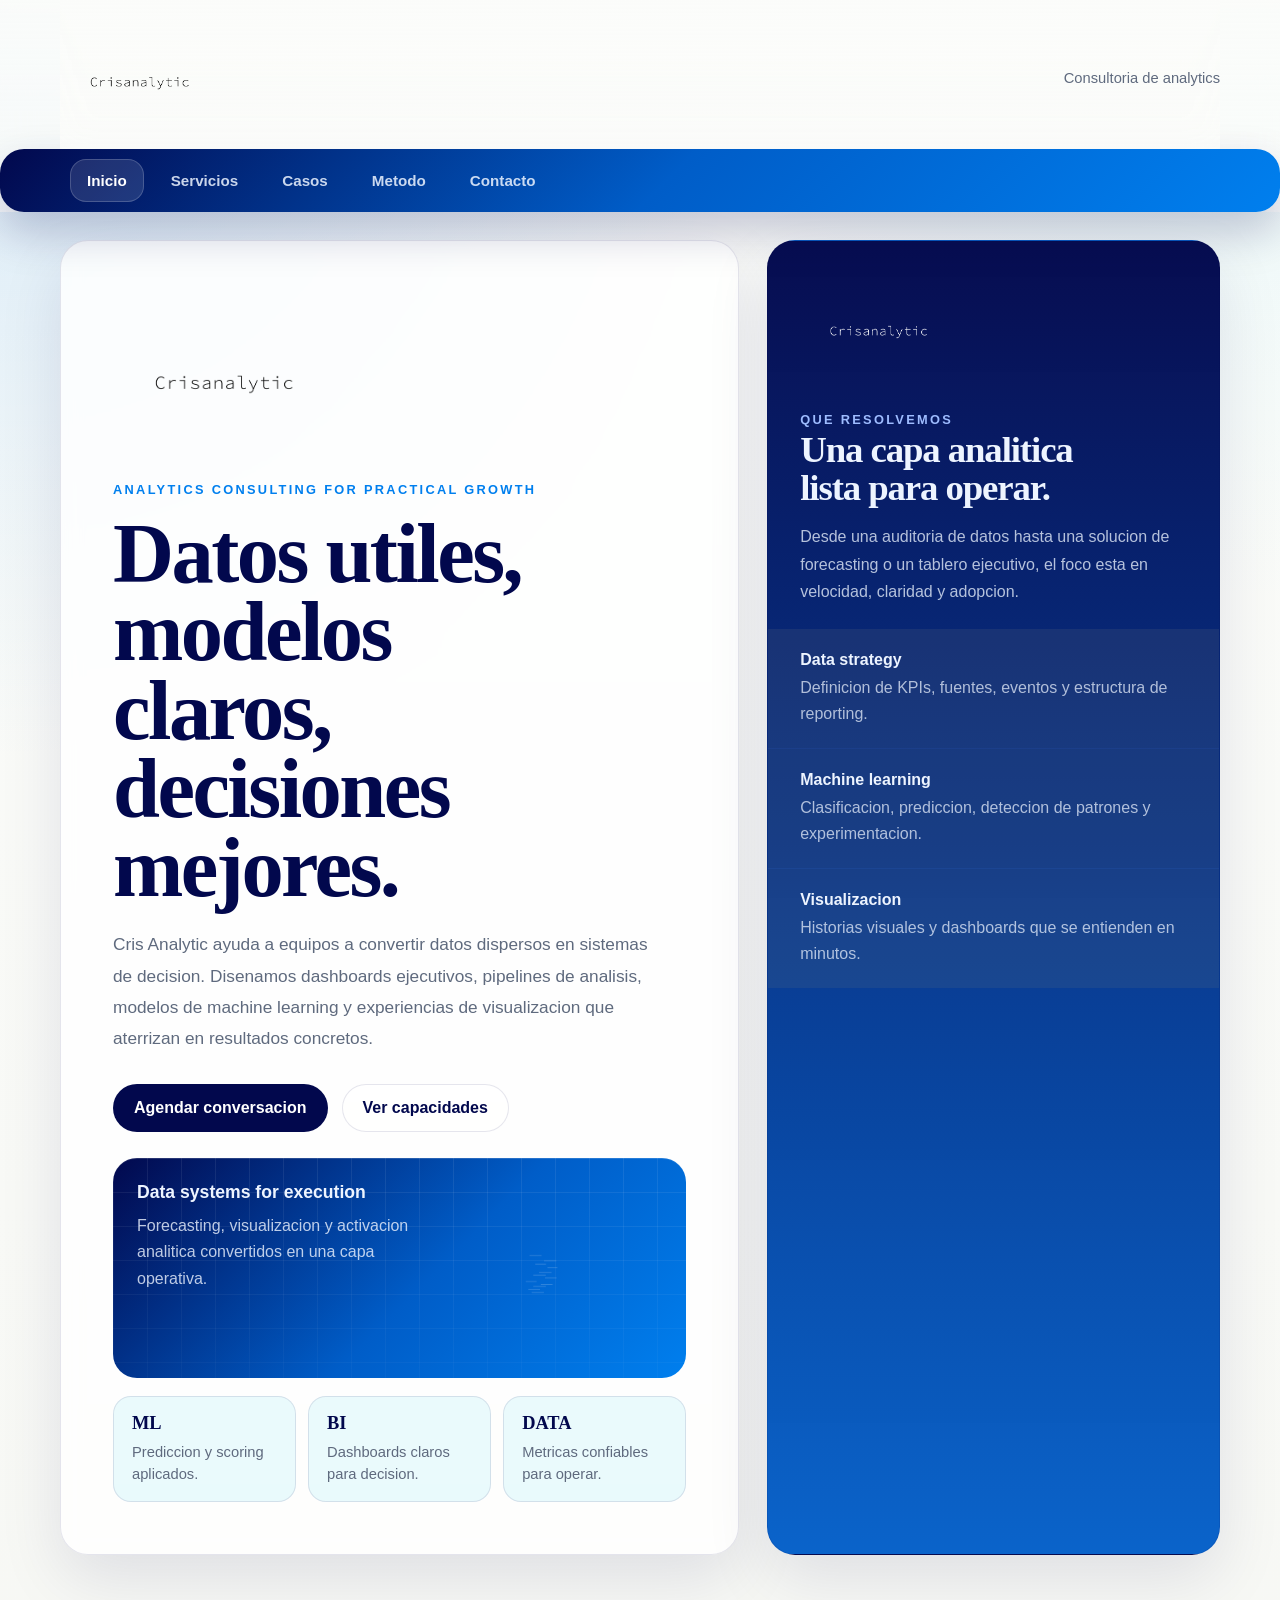
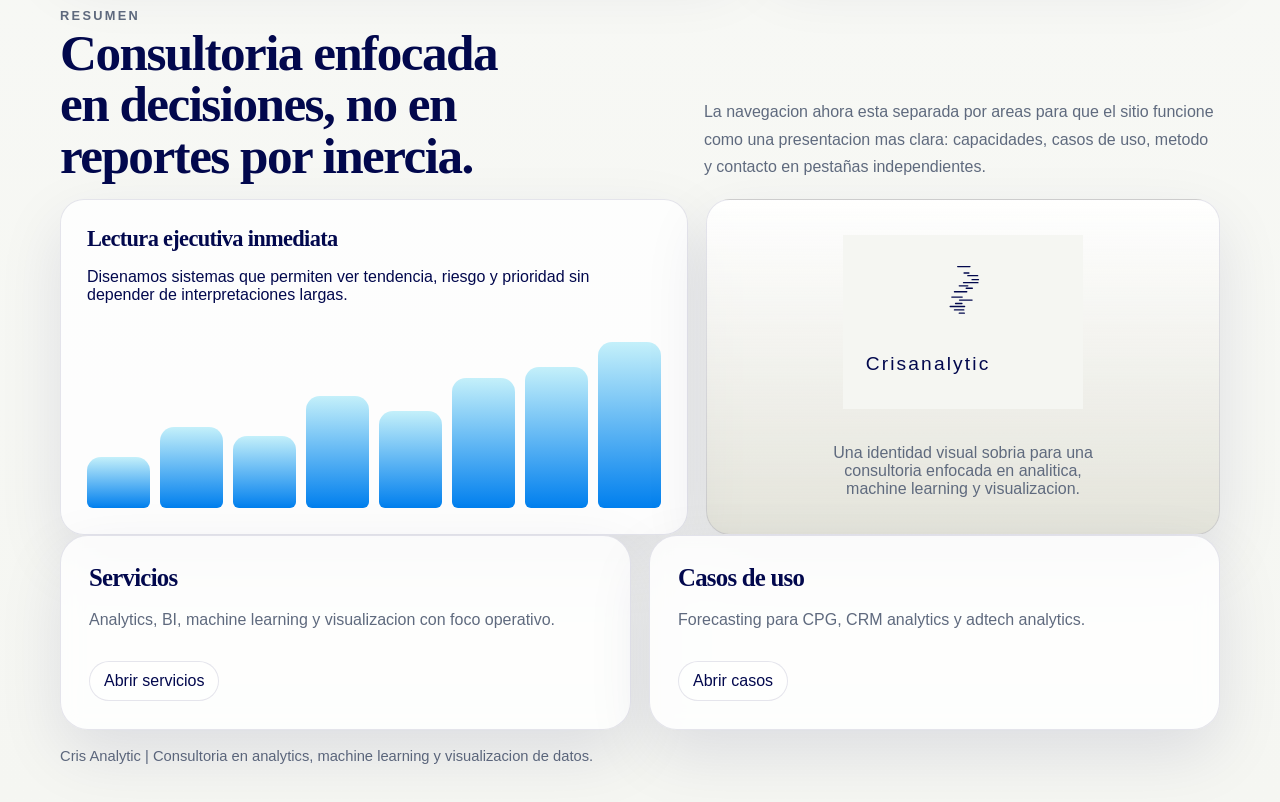
==== commit bfa6546e: "Apply new brand palette and add line logo asset" ====
--- a/index.html
+++ b/index.html
@@ -11,19 +11,29 @@
     <link rel="stylesheet" href="styles.css">
   </head>
   <body>
-    <div class="page">
-      <header class="topbar">
-        <a class="brand" href="index.html" aria-label="Cris Analytic">
-          <img src="assets/logotipo-negro.png" alt="Cris Analytic">
-        </a>
-        <nav class="nav">
+    <div class="header-stack">
+      <div class="page">
+        <header class="topbar">
+          <a class="brand" href="index.html" aria-label="Cris Analytic">
+            <img src="assets/logotipo-negro.png" alt="Cris Analytic">
+          </a>
+          <nav class="nav">
+            <span>Consultoria de analytics</span>
+          </nav>
+        </header>
+      </div>
+      <nav class="tabbar" aria-label="Secciones del sitio">
+        <div class="tabbar-inner">
           <a class="is-active" href="index.html">Inicio</a>
           <a href="services.html">Servicios</a>
           <a href="cases.html">Casos</a>
           <a href="method.html">Metodo</a>
           <a href="contact.html">Contacto</a>
-        </nav>
-      </header>
+        </div>
+      </nav>
+    </div>
+
+    <div class="page">
 
       <main>
         <section class="hero">
@@ -43,18 +53,28 @@
               <a class="button button-primary" href="contact.html">Agendar conversacion</a>
               <a class="button button-secondary" href="services.html">Ver capacidades</a>
             </div>
-            <div class="metrics">
-              <div class="metric">
-                <strong>ML</strong>
-                <span>Modelos predictivos, scoring y segmentacion aplicada</span>
+            <div class="visual-shell">
+              <div class="hero-visual" aria-hidden="true">
+                <div class="hero-visual-grid"></div>
+                <div class="hero-visual-copy">
+                  <strong>Data systems for execution</strong>
+                  <span>Forecasting, visualizacion y activacion analitica convertidos en una capa operativa.</span>
+                </div>
+                <img src="assets/isotipo-blanco.png" alt="">
               </div>
-              <div class="metric">
-                <strong>BI</strong>
-                <span>Dashboards para equipos comerciales, operativos y directivos</span>
-              </div>
-              <div class="metric">
-                <strong>Data</strong>
-                <span>Integracion, limpieza y metricas confiables para operar</span>
+              <div class="stat-strip">
+                <div class="stat-chip">
+                  <strong>ML</strong>
+                  <span>Prediccion y scoring aplicados.</span>
+                </div>
+                <div class="stat-chip">
+                  <strong>BI</strong>
+                  <span>Dashboards claros para decision.</span>
+                </div>
+                <div class="stat-chip">
+                  <strong>DATA</strong>
+                  <span>Metricas confiables para operar.</span>
+                </div>
               </div>
             </div>
           </div>
@@ -98,6 +118,26 @@
               contacto en pestañas independientes.
             </p>
           </div>
+          <div class="visual-band">
+            <article class="visual-card">
+              <h3>Lectura ejecutiva inmediata</h3>
+              <p>Disenamos sistemas que permiten ver tendencia, riesgo y prioridad sin depender de interpretaciones largas.</p>
+              <div class="mini-chart" aria-hidden="true">
+                <span style="height: 28%;"></span>
+                <span style="height: 45%;"></span>
+                <span style="height: 40%;"></span>
+                <span style="height: 62%;"></span>
+                <span style="height: 54%;"></span>
+                <span style="height: 72%;"></span>
+                <span style="height: 78%;"></span>
+                <span style="height: 92%;"></span>
+              </div>
+            </article>
+            <article class="logo-card">
+              <img src="assets/crisanalytic-line.svg" alt="Crisanalytic">
+              <p>Una identidad visual sobria para una consultoria enfocada en analitica, machine learning y visualizacion.</p>
+            </article>
+          </div>
           <div class="cards-2">
             <article class="section-card">
               <h3>Servicios</h3>
--- a/styles.css
+++ b/styles.css
@@ -1,15 +1,16 @@
 :root {
   color-scheme: light;
-  --bg: #eef3f8;
-  --bg-strong: #0e2238;
+  --bg: #f5f6f2;
+  --bg-strong: #02084d;
   --surface: rgba(255, 255, 255, 0.82);
-  --surface-strong: #f8fbff;
-  --text: #162234;
-  --muted: #5f7083;
-  --line: rgba(22, 34, 52, 0.1);
-  --accent: #2e6bff;
-  --accent-2: #8ba3bd;
-  --shadow: 0 24px 64px rgba(14, 34, 56, 0.12);
+  --surface-strong: #fbfcfa;
+  --text: #02084d;
+  --muted: #5f6a7e;
+  --line: rgba(2, 8, 77, 0.1);
+  --accent: #007fee;
+  --accent-2: #c4f0fa;
+  --sand: #cecdbd;
+  --shadow: 0 24px 64px rgba(2, 8, 77, 0.1);
 }
 
 * {
@@ -25,9 +26,9 @@
   font-family: "Avenir Next", "Segoe UI", sans-serif;
   color: var(--text);
   background:
-    radial-gradient(circle at top left, rgba(46, 107, 255, 0.16), transparent 28%),
-    radial-gradient(circle at top right, rgba(69, 93, 120, 0.14), transparent 22%),
-    linear-gradient(180deg, #f7faff 0%, var(--bg) 100%);
+    radial-gradient(circle at top left, rgba(0, 127, 238, 0.14), transparent 28%),
+    radial-gradient(circle at top right, rgba(196, 240, 250, 0.3), transparent 22%),
+    linear-gradient(180deg, #fbfcfa 0%, var(--bg) 100%);
 }
 
 a {
@@ -44,7 +45,59 @@
   display: flex;
   justify-content: space-between;
   align-items: center;
-  padding: 24px 0 10px;
+  padding: 18px 0 12px;
+  position: sticky;
+  top: 0;
+  z-index: 20;
+  backdrop-filter: blur(16px);
+  background: linear-gradient(180deg, rgba(251, 252, 250, 0.94) 0%, rgba(251, 252, 250, 0.78) 100%);
+}
+
+.header-stack {
+  position: sticky;
+  top: 0;
+  z-index: 30;
+  backdrop-filter: blur(16px);
+  background: linear-gradient(180deg, rgba(251, 252, 250, 0.96) 0%, rgba(251, 252, 250, 0.8) 100%);
+}
+
+.tabbar {
+  margin: 0 0 18px;
+  border-radius: 24px;
+  background: linear-gradient(135deg, #02084d 0%, #005dc8 52%, #007fee 100%);
+  box-shadow: 0 20px 45px rgba(2, 8, 77, 0.22);
+}
+
+.tabbar-inner {
+  width: min(1160px, calc(100% - 32px));
+  margin: 0 auto;
+  display: flex;
+  gap: 10px;
+  align-items: center;
+  padding: 10px;
+  overflow-x: auto;
+  scrollbar-width: none;
+}
+
+.tabbar-inner::-webkit-scrollbar {
+  display: none;
+}
+
+.tabbar a {
+  color: rgba(237, 244, 255, 0.85);
+  white-space: nowrap;
+  padding: 12px 16px;
+  border-radius: 16px;
+  border: 1px solid transparent;
+  font-size: 0.95rem;
+  font-weight: 600;
+}
+
+.tabbar a:hover,
+.tabbar a.is-active {
+  color: #fff;
+  background: rgba(255, 255, 255, 0.12);
+  border-color: rgba(255, 255, 255, 0.18);
 }
 
 .brand {
@@ -60,23 +113,10 @@
 
 .nav {
   display: flex;
-  gap: 18px;
+  gap: 14px;
   flex-wrap: wrap;
-  font-size: 0.96rem;
+  font-size: 0.92rem;
   color: var(--muted);
-}
-
-.nav a {
-  padding: 10px 14px;
-  border-radius: 999px;
-  border: 1px solid transparent;
-}
-
-.nav a:hover,
-.nav a.is-active {
-  border-color: var(--line);
-  background: rgba(255, 255, 255, 0.55);
-  color: var(--text);
 }
 
 .hero,
@@ -84,7 +124,12 @@
   display: grid;
   grid-template-columns: minmax(0, 1.2fr) minmax(280px, 0.8fr);
   gap: 28px;
-  padding: 22px 0 32px;
+  padding: 10px 0 32px;
+}
+
+.page-hero {
+  grid-template-columns: minmax(0, 1.08fr) minmax(320px, 0.92fr);
+  align-items: stretch;
 }
 
 .hero-copy,
@@ -104,6 +149,23 @@
   padding: 52px;
 }
 
+.page-panel {
+  position: relative;
+  overflow: hidden;
+}
+
+.page-panel::before {
+  content: "";
+  position: absolute;
+  right: -60px;
+  bottom: -70px;
+  width: 220px;
+  height: 220px;
+  border-radius: 50%;
+  background: radial-gradient(circle, rgba(0, 127, 238, 0.12) 0%, rgba(0, 127, 238, 0) 70%);
+  pointer-events: none;
+}
+
 .hero-brand {
   display: inline-flex;
   align-items: center;
@@ -137,11 +199,13 @@
   font-size: clamp(3rem, 6.6vw, 6rem);
   line-height: 0.93;
   max-width: 10ch;
+  text-wrap: balance;
 }
 
 h2 {
   font-size: clamp(2rem, 4vw, 3.2rem);
   line-height: 1;
+  text-wrap: balance;
 }
 
 .lede,
@@ -163,6 +227,29 @@
   line-height: 1.8;
 }
 
+.page-title {
+  max-width: 11ch;
+  font-size: clamp(2.65rem, 4.8vw, 4.9rem);
+  line-height: 0.98;
+}
+
+.page-kicker {
+  display: inline-flex;
+  align-items: center;
+  gap: 10px;
+  padding: 10px 14px;
+  margin-top: 26px;
+  border: 1px solid var(--line);
+  border-radius: 999px;
+  background: rgba(255, 255, 255, 0.76);
+  font-size: 0.92rem;
+  color: var(--muted);
+}
+
+.page-kicker strong {
+  color: var(--text);
+}
+
 .actions {
   display: flex;
   gap: 14px;
@@ -197,6 +284,86 @@
   background: rgba(255, 255, 255, 0.45);
 }
 
+.visual-shell {
+  display: grid;
+  gap: 18px;
+  margin-top: 26px;
+}
+
+.hero-visual {
+  position: relative;
+  min-height: 220px;
+  overflow: hidden;
+  border-radius: 24px;
+  background: linear-gradient(135deg, #02084d 0%, #005dc8 55%, #007fee 100%);
+  box-shadow: inset 0 1px 0 rgba(255, 255, 255, 0.08);
+}
+
+.hero-visual img {
+  position: absolute;
+  right: 24px;
+  bottom: 18px;
+  width: min(240px, 42%);
+  height: auto;
+  opacity: 0.24;
+}
+
+.hero-visual-grid {
+  position: absolute;
+  inset: 0;
+  background:
+    linear-gradient(rgba(255, 255, 255, 0.08) 1px, transparent 1px),
+    linear-gradient(90deg, rgba(255, 255, 255, 0.08) 1px, transparent 1px);
+  background-size: 34px 34px;
+  mask-image: linear-gradient(180deg, rgba(0, 0, 0, 1), rgba(0, 0, 0, 0.35));
+}
+
+.hero-visual-copy {
+  position: relative;
+  z-index: 1;
+  padding: 24px;
+  max-width: 340px;
+  color: #edf4ff;
+}
+
+.hero-visual-copy strong {
+  display: block;
+  font-size: 1.1rem;
+}
+
+.hero-visual-copy span {
+  display: block;
+  margin-top: 10px;
+  line-height: 1.65;
+  color: rgba(237, 244, 255, 0.8);
+}
+
+.stat-strip {
+  display: grid;
+  grid-template-columns: repeat(3, minmax(0, 1fr));
+  gap: 12px;
+}
+
+.stat-chip {
+  padding: 16px 18px;
+  border-radius: 18px;
+  border: 1px solid var(--line);
+  background: rgba(196, 240, 250, 0.36);
+}
+
+.stat-chip strong {
+  display: block;
+  font: 700 1.15rem/1.1 Georgia, "Times New Roman", serif;
+}
+
+.stat-chip span {
+  display: block;
+  margin-top: 8px;
+  color: var(--muted);
+  line-height: 1.5;
+  font-size: 0.92rem;
+}
+
 .metrics,
 .services,
 .use-cases,
@@ -248,7 +415,7 @@
 .hero-panel {
   overflow: hidden;
   background:
-    linear-gradient(180deg, rgba(14, 34, 56, 0.98) 0%, rgba(27, 57, 92, 0.96) 100%);
+    linear-gradient(180deg, rgba(2, 8, 77, 0.98) 0%, rgba(0, 93, 200, 0.96) 100%);
   color: #edf4ff;
 }
 
@@ -290,6 +457,65 @@
   margin-top: 6px;
   color: rgba(237, 244, 255, 0.72);
   line-height: 1.6;
+}
+
+.visual-band {
+  display: grid;
+  grid-template-columns: 1.1fr 0.9fr;
+  gap: 18px;
+}
+
+.visual-card,
+.logo-card {
+  border: 1px solid var(--line);
+  border-radius: 24px;
+  background: rgba(255, 255, 255, 0.78);
+  box-shadow: var(--shadow);
+}
+
+.visual-card {
+  padding: 26px;
+}
+
+.visual-card h3,
+.logo-card h3 {
+  margin-bottom: 10px;
+  font-size: 1.4rem;
+}
+
+.mini-chart {
+  display: grid;
+  grid-template-columns: repeat(8, 1fr);
+  gap: 10px;
+  align-items: end;
+  height: 180px;
+  margin-top: 24px;
+}
+
+.mini-chart span {
+  display: block;
+  border-radius: 14px 14px 6px 6px;
+  background: linear-gradient(180deg, #c4f0fa 0%, #007fee 100%);
+  min-height: 32px;
+}
+
+.logo-card {
+  padding: 26px;
+  display: grid;
+  place-items: center;
+  text-align: center;
+  background: linear-gradient(180deg, rgba(255, 255, 255, 0.92) 0%, rgba(206, 205, 189, 0.46) 100%);
+}
+
+.logo-card img {
+  width: min(240px, 100%);
+  height: auto;
+}
+
+.logo-card p {
+  margin: 16px 0 0;
+  color: var(--muted);
+  max-width: 30ch;
 }
 
 section {
@@ -350,7 +576,7 @@
   height: 38px;
   border-radius: 50%;
   margin-bottom: 16px;
-  background: rgba(46, 107, 255, 0.12);
+  background: rgba(0, 127, 238, 0.14);
   color: var(--accent);
   font-weight: 800;
 }
@@ -380,7 +606,7 @@
   min-height: 52px;
   padding: 0 22px;
   border-radius: 999px;
-  background: linear-gradient(135deg, #2258d8 0%, #2e6bff 100%);
+  background: linear-gradient(135deg, #02084d 0%, #007fee 100%);
   color: #fff;
   font-weight: 700;
   white-space: nowrap;
@@ -398,6 +624,38 @@
   border-radius: 999px;
   border: 1px solid var(--line);
   background: rgba(255, 255, 255, 0.5);
+}
+
+.subnav a:hover {
+  background: rgba(46, 107, 255, 0.08);
+  border-color: rgba(46, 107, 255, 0.18);
+}
+
+.micro-grid {
+  display: grid;
+  grid-template-columns: repeat(2, minmax(0, 1fr));
+  gap: 14px;
+  margin-top: 26px;
+}
+
+.micro-card {
+  padding: 18px;
+  border: 1px solid var(--line);
+  border-radius: 20px;
+  background: rgba(255, 255, 255, 0.58);
+}
+
+.micro-card strong {
+  display: block;
+  font-size: 0.95rem;
+  color: var(--text);
+}
+
+.micro-card span {
+  display: block;
+  margin-top: 6px;
+  color: var(--muted);
+  line-height: 1.6;
 }
 
 footer {
@@ -413,7 +671,9 @@
   .use-cases,
   .approach,
   .contact-card,
-  .cards-2 {
+  .cards-2,
+  .visual-band,
+  .stat-strip {
     grid-template-columns: 1fr;
   }
 
@@ -425,6 +685,10 @@
 
   .contact-card {
     display: grid;
+  }
+
+  .page-title {
+    max-width: none;
   }
 }
 
@@ -449,6 +713,16 @@
     padding-bottom: 34px;
   }
 
+  .header-stack,
+  .topbar {
+    position: static;
+  }
+
+  .topbar {
+    display: grid;
+    gap: 10px;
+  }
+
   .nav {
     display: none;
   }
@@ -456,4 +730,17 @@
   .metrics {
     grid-template-columns: 1fr;
   }
-}
+
+  .micro-grid {
+    grid-template-columns: 1fr;
+  }
+
+  .hero-visual {
+    min-height: 180px;
+  }
+
+  .hero-visual img {
+    width: 46%;
+    right: 14px;
+  }
+}
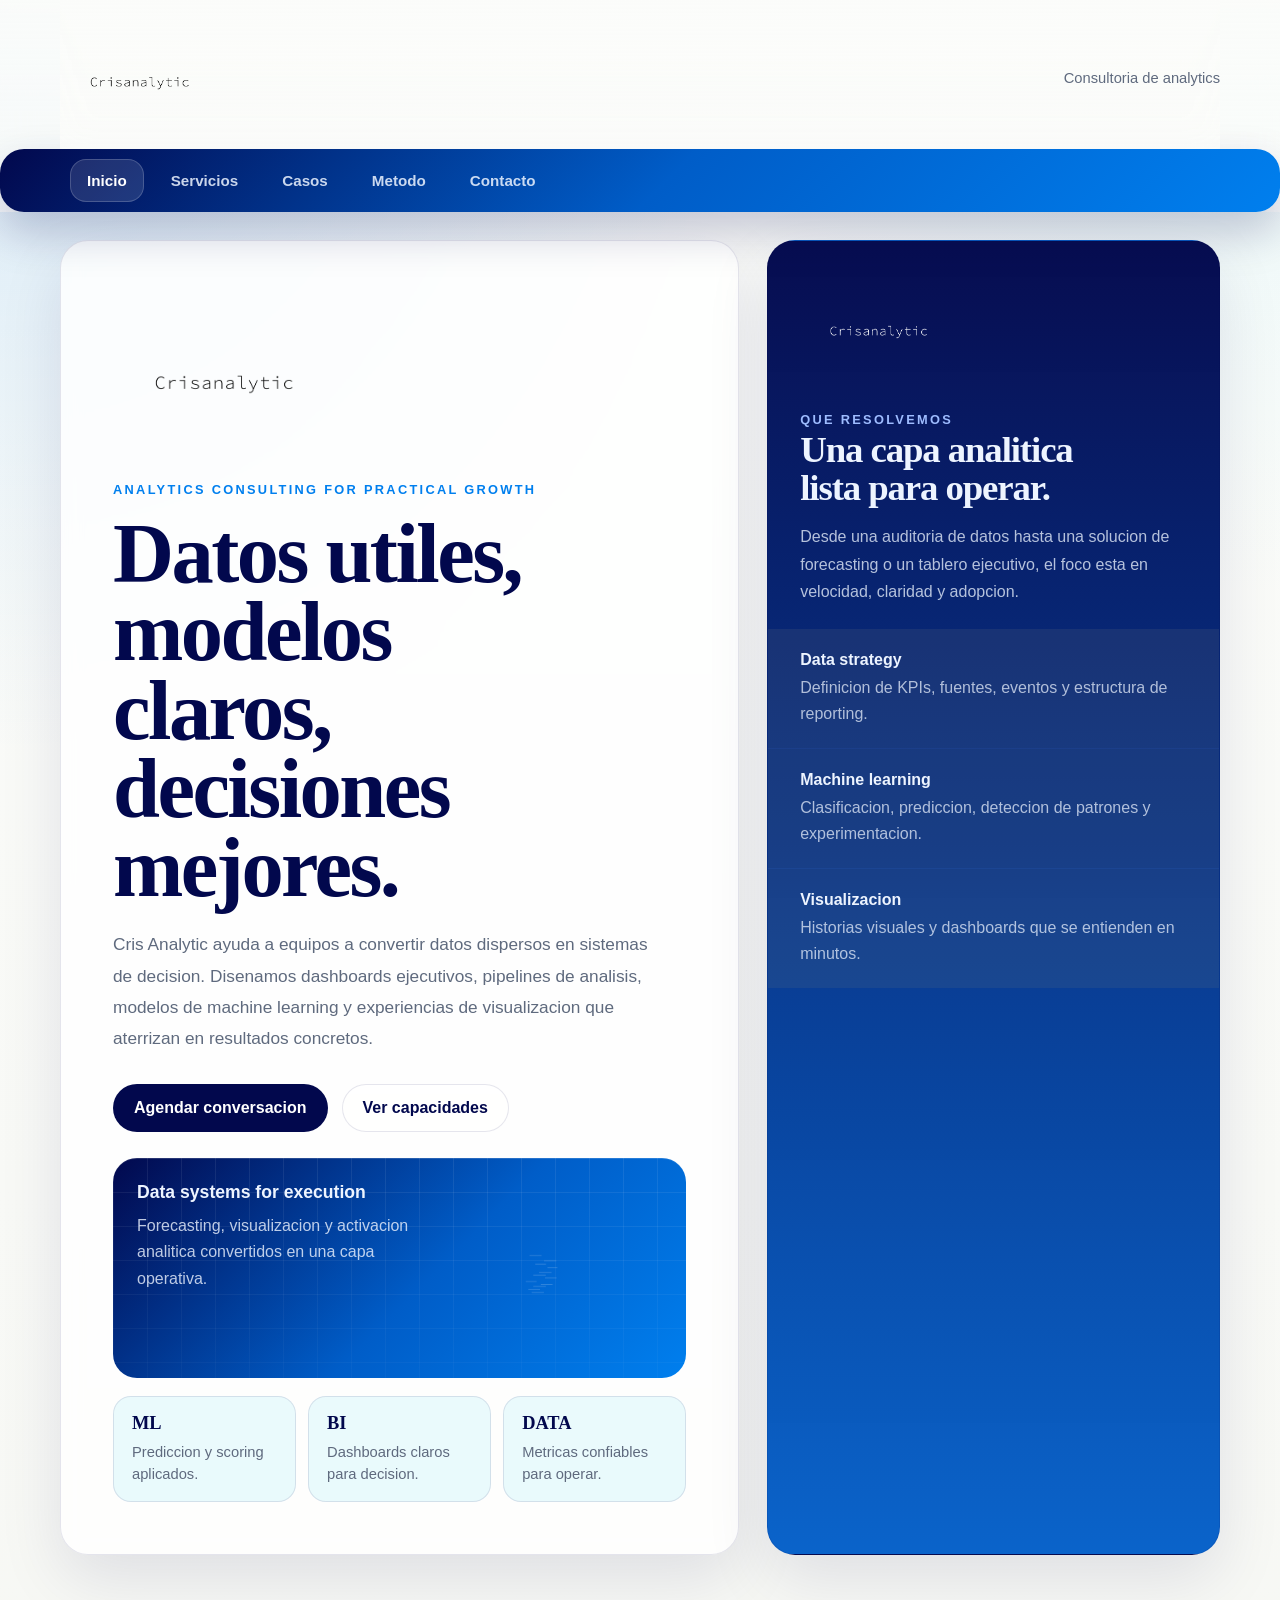
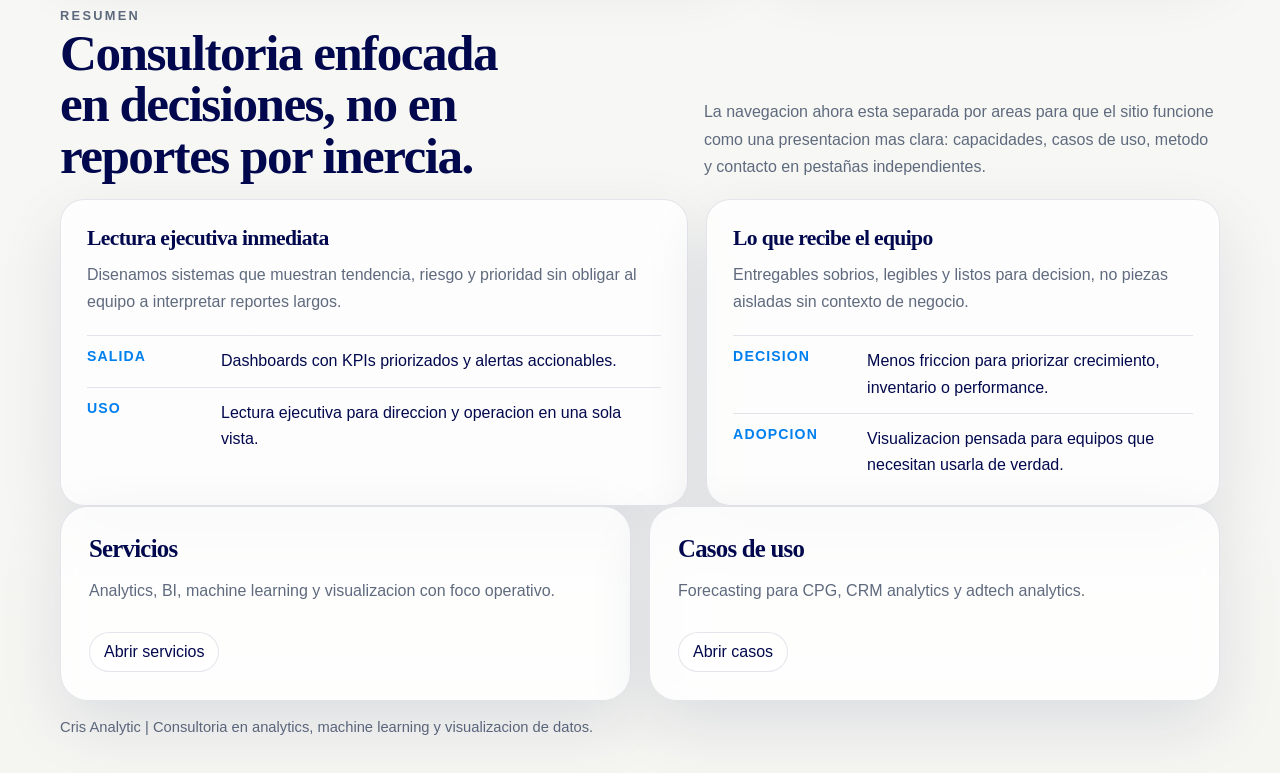
==== commit 74197d93: "Fix text overflow and replace decorative blocks with useful content" ====
--- a/index.html
+++ b/index.html
@@ -119,23 +119,33 @@
             </p>
           </div>
           <div class="visual-band">
-            <article class="visual-card">
+            <article class="insight-card">
               <h3>Lectura ejecutiva inmediata</h3>
-              <p>Disenamos sistemas que permiten ver tendencia, riesgo y prioridad sin depender de interpretaciones largas.</p>
-              <div class="mini-chart" aria-hidden="true">
-                <span style="height: 28%;"></span>
-                <span style="height: 45%;"></span>
-                <span style="height: 40%;"></span>
-                <span style="height: 62%;"></span>
-                <span style="height: 54%;"></span>
-                <span style="height: 72%;"></span>
-                <span style="height: 78%;"></span>
-                <span style="height: 92%;"></span>
+              <p>Disenamos sistemas que muestran tendencia, riesgo y prioridad sin obligar al equipo a interpretar reportes largos.</p>
+              <div class="data-points">
+                <div class="data-point">
+                  <strong>Salida</strong>
+                  <span>Dashboards con KPIs priorizados y alertas accionables.</span>
+                </div>
+                <div class="data-point">
+                  <strong>Uso</strong>
+                  <span>Lectura ejecutiva para direccion y operacion en una sola vista.</span>
+                </div>
               </div>
             </article>
-            <article class="logo-card">
-              <img src="assets/crisanalytic-line.svg" alt="Crisanalytic">
-              <p>Una identidad visual sobria para una consultoria enfocada en analitica, machine learning y visualizacion.</p>
+            <article class="insight-card">
+              <h3>Lo que recibe el equipo</h3>
+              <p>Entregables sobrios, legibles y listos para decision, no piezas aisladas sin contexto de negocio.</p>
+              <div class="data-points">
+                <div class="data-point">
+                  <strong>Decision</strong>
+                  <span>Menos friccion para priorizar crecimiento, inventario o performance.</span>
+                </div>
+                <div class="data-point">
+                  <strong>Adopcion</strong>
+                  <span>Visualizacion pensada para equipos que necesitan usarla de verdad.</span>
+                </div>
+              </div>
             </article>
           </div>
           <div class="cards-2">
--- a/styles.css
+++ b/styles.css
@@ -228,9 +228,10 @@
 }
 
 .page-title {
-  max-width: 11ch;
-  font-size: clamp(2.65rem, 4.8vw, 4.9rem);
-  line-height: 0.98;
+  max-width: 9ch;
+  font-size: clamp(2.2rem, 4vw, 3.9rem);
+  line-height: 1.02;
+  overflow-wrap: anywhere;
 }
 
 .page-kicker {
@@ -466,7 +467,8 @@
 }
 
 .visual-card,
-.logo-card {
+.logo-card,
+.insight-card {
   border: 1px solid var(--line);
   border-radius: 24px;
   background: rgba(255, 255, 255, 0.78);
@@ -516,6 +518,48 @@
   margin: 16px 0 0;
   color: var(--muted);
   max-width: 30ch;
+}
+
+.insight-card {
+  padding: 26px;
+}
+
+.insight-card h3 {
+  margin-bottom: 10px;
+  font-size: 1.35rem;
+}
+
+.insight-card p {
+  margin: 0;
+  color: var(--muted);
+  line-height: 1.7;
+}
+
+.data-points {
+  display: grid;
+  gap: 12px;
+  margin-top: 20px;
+}
+
+.data-point {
+  display: grid;
+  grid-template-columns: 120px 1fr;
+  gap: 14px;
+  align-items: start;
+  padding-top: 12px;
+  border-top: 1px solid var(--line);
+}
+
+.data-point strong {
+  font-size: 0.88rem;
+  letter-spacing: 0.08em;
+  text-transform: uppercase;
+  color: var(--accent);
+}
+
+.data-point span {
+  color: var(--text);
+  line-height: 1.65;
 }
 
 section {
@@ -735,6 +779,11 @@
     grid-template-columns: 1fr;
   }
 
+  .data-point {
+    grid-template-columns: 1fr;
+    gap: 6px;
+  }
+
   .hero-visual {
     min-height: 180px;
   }
